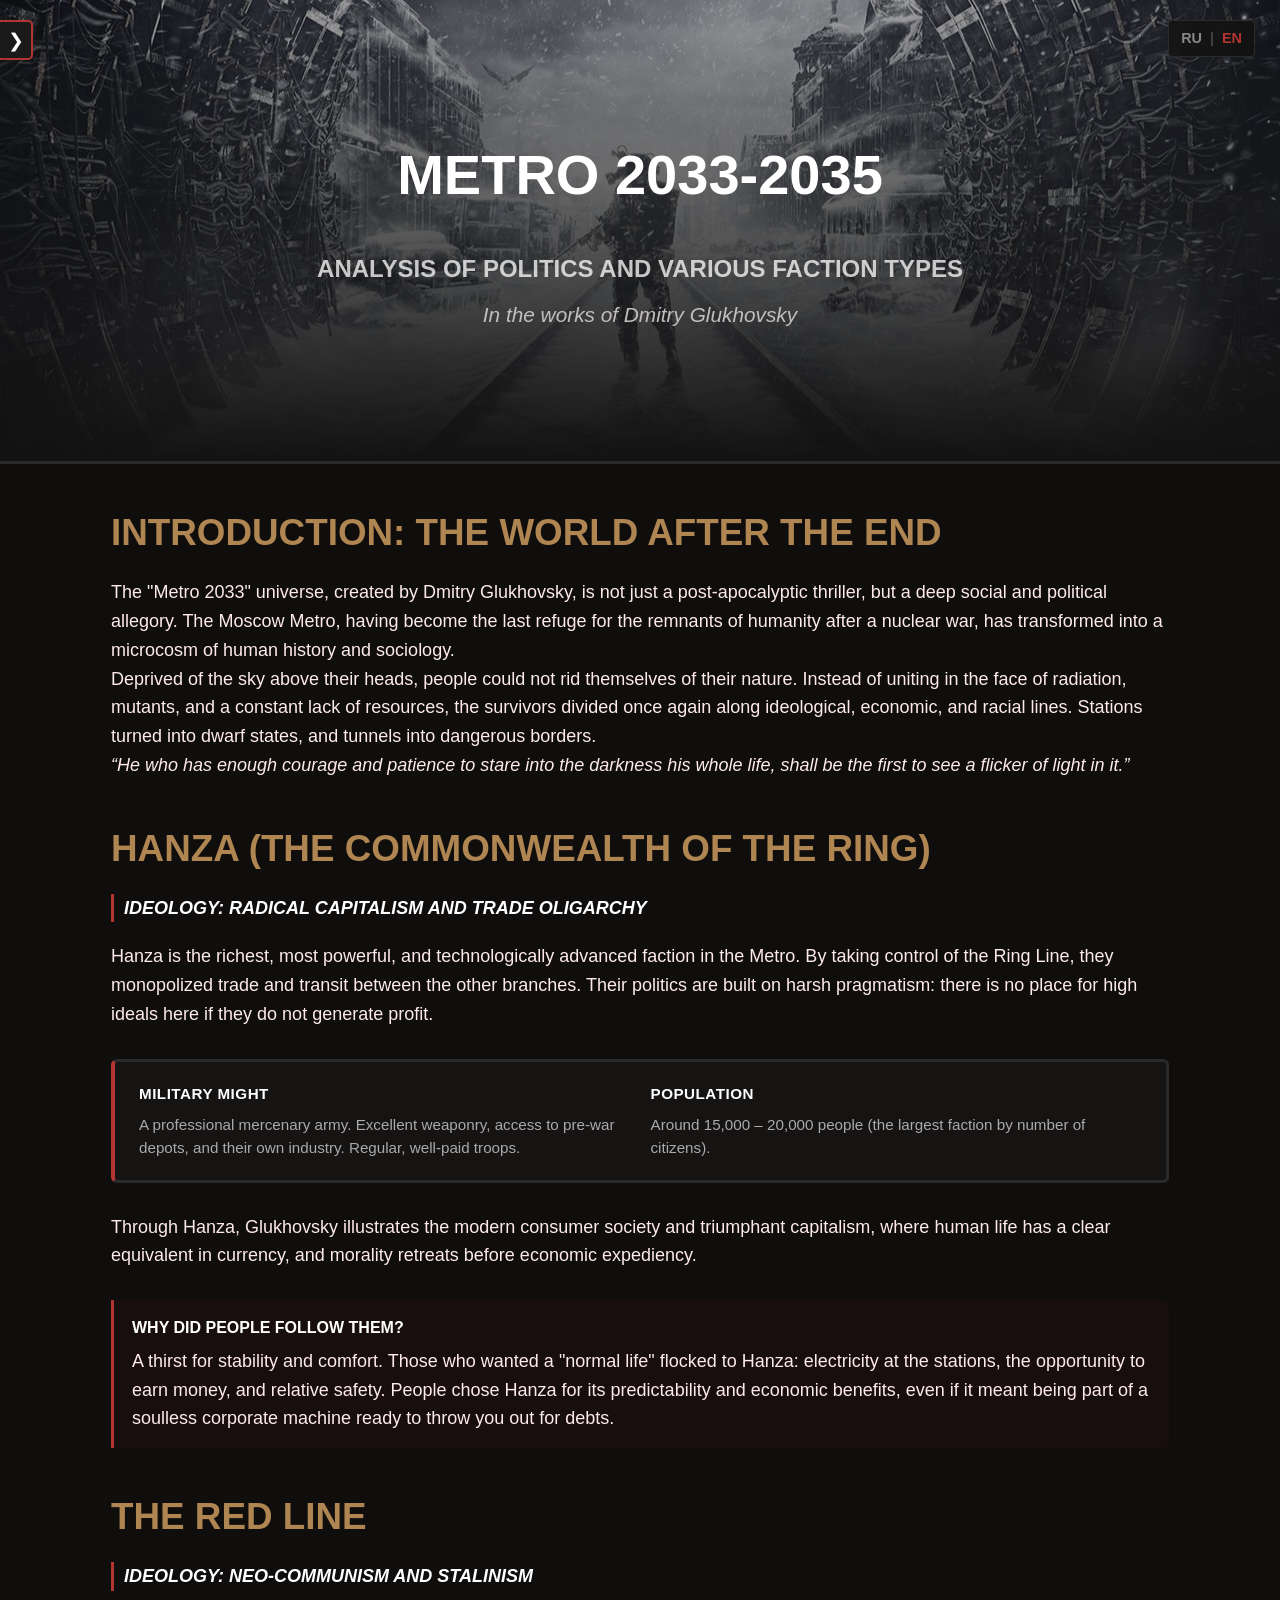
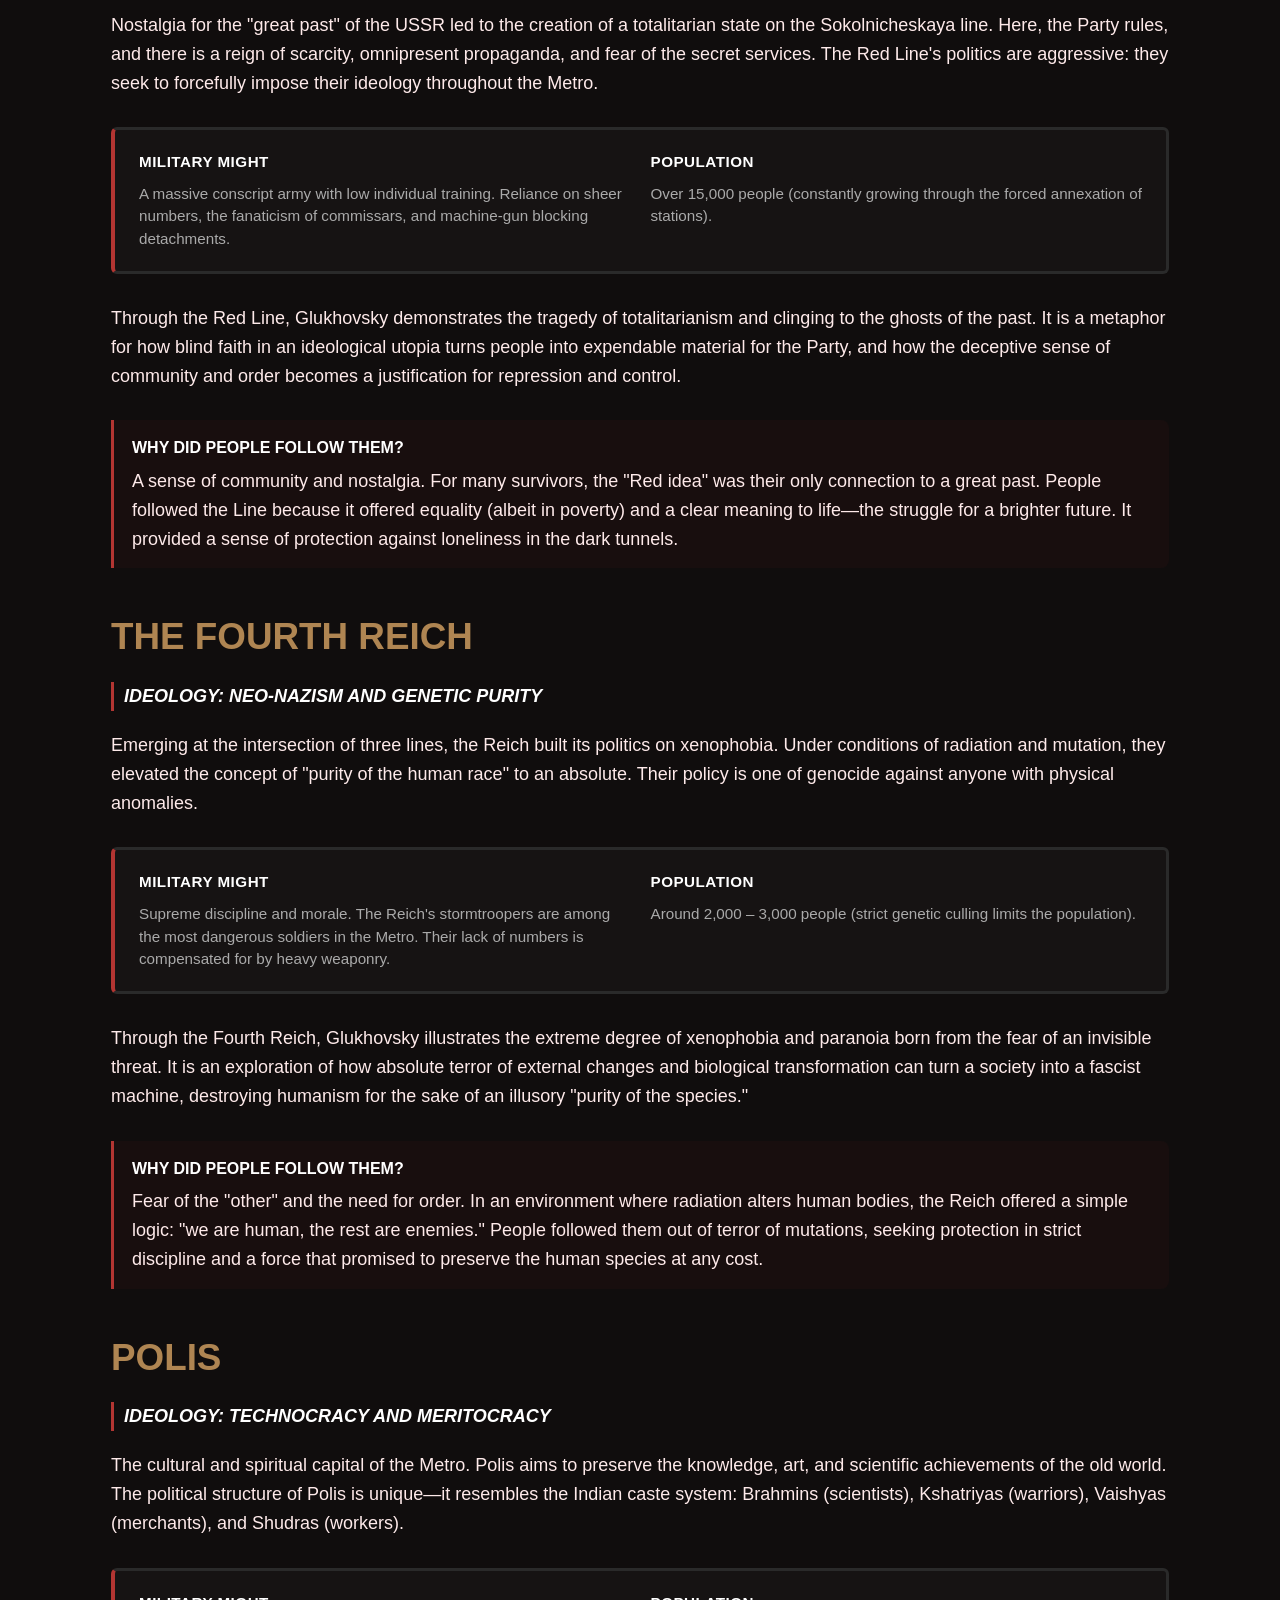
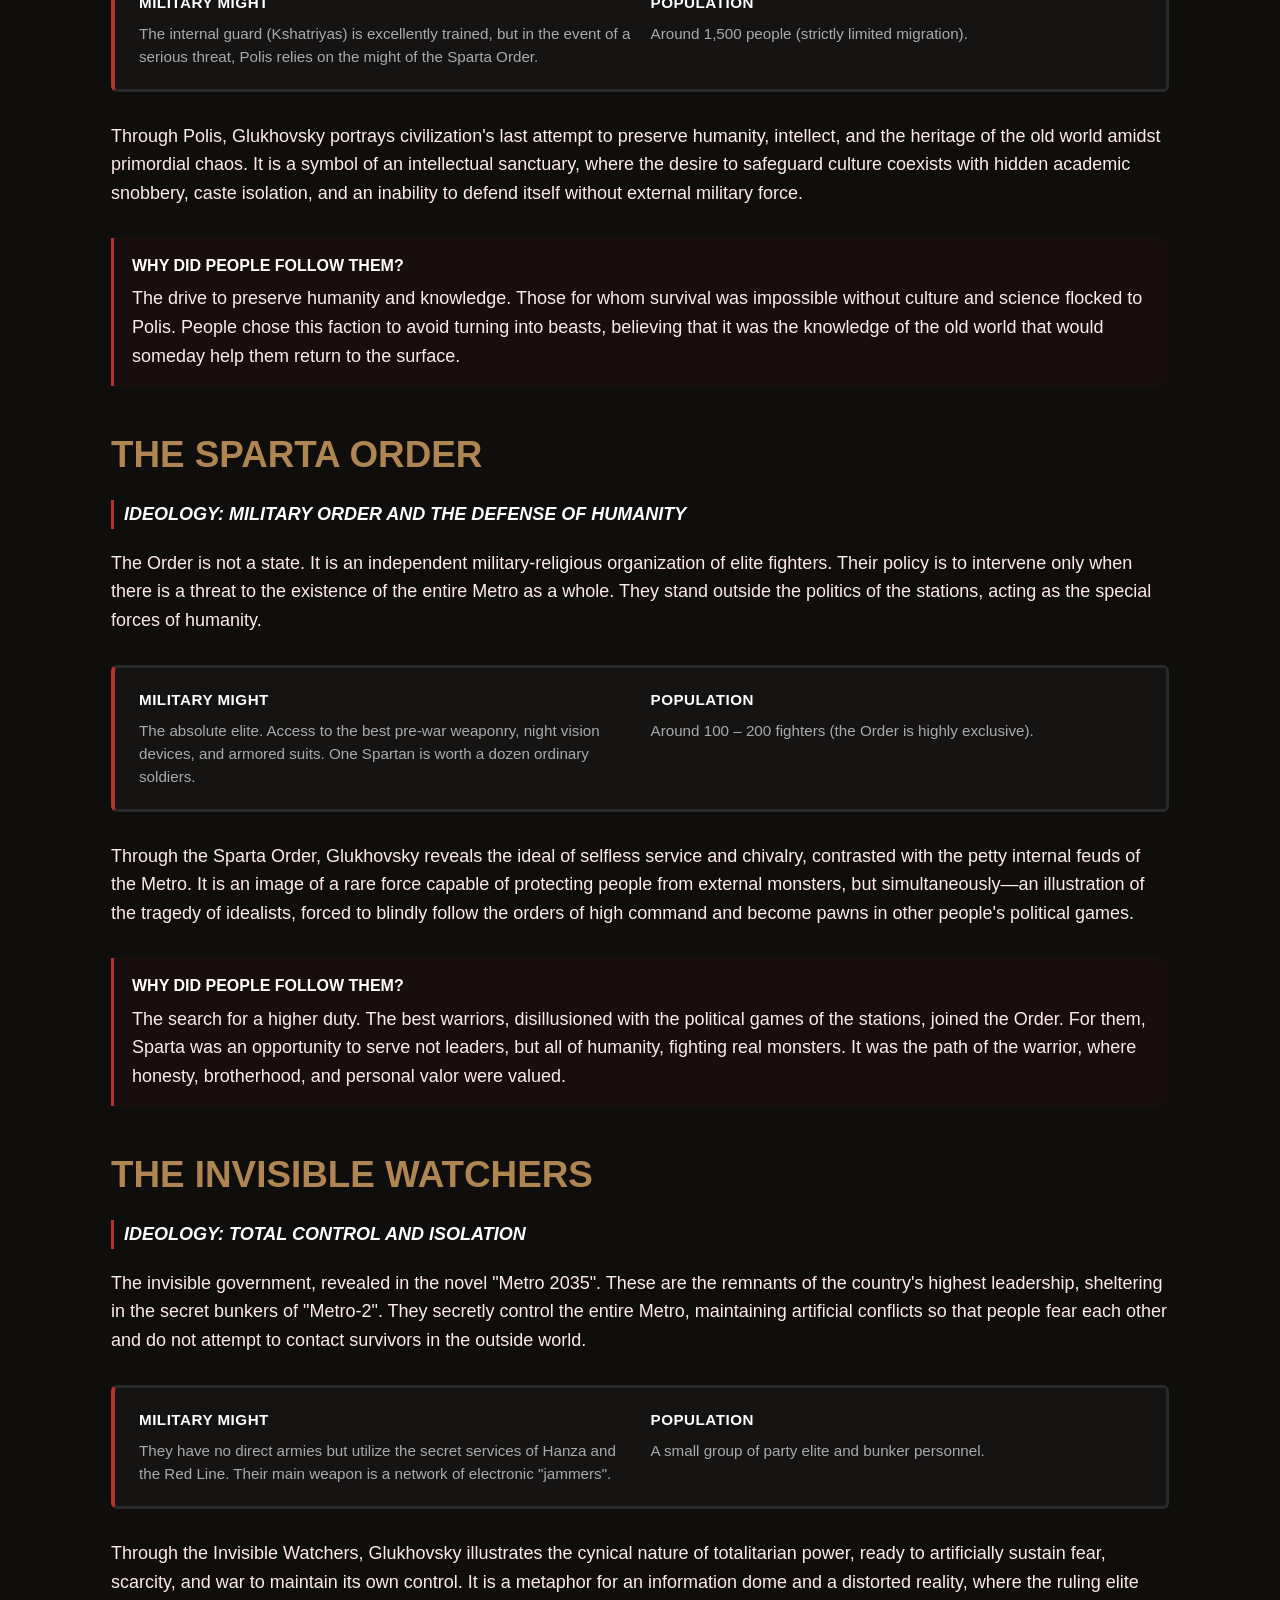
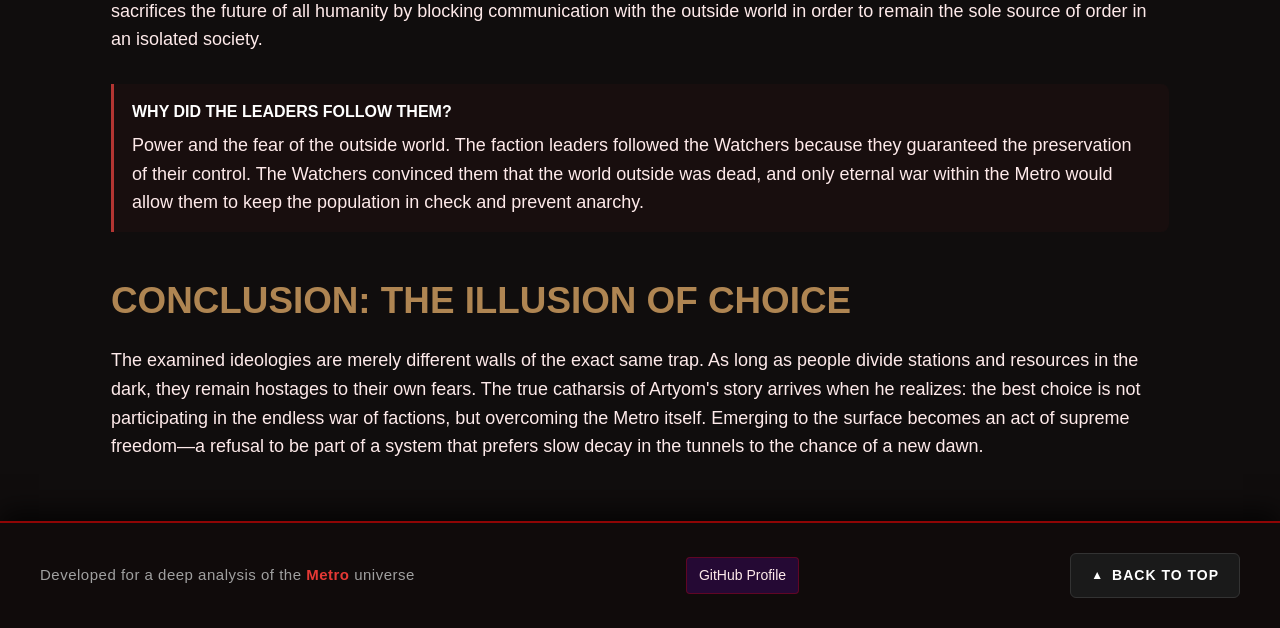
==== index.html @ 204cb778 "Update index.html" ====
<!DOCTYPE html>
<html lang="ru">
<head>
    <meta charset="UTF-8">
    <meta name="viewport" content="width=device-width, initial-scale=1.0">
    <title> Анализ политики и фракций в Метро 2033-2035 | Дмитрий Глуховский </title>
    <link rel="icon" href="https://metro.daniilproduction.com/icon.png" type="image/png" sizes="512x512">
    <link rel="stylesheet" href="style.css">

    <link rel="canonical" href="https://metro.daniilproduction.com/">
    <link rel="alternate" hreflang="ru" href="https://metro.daniilproduction.com/">
    <link rel="alternate" hreflang="en" href="https://metro.daniilproduction.com/en.html">
    <link rel="alternate" hreflang="x-default" href="https://metro.daniilproduction.com/en.html">

    <script type="application/ld+json">
    {
      "@context": "https://schema.org",
      "@type": "Organization",
      "url": "https://metro.daniilproduction.com/",
      "logo": "https://metro.daniilproduction.com/icon.png"
    }
    </script>
</head>
<body>
    <div class="top-lang-switch">
        <a href="index.html" class="lang-btn active" onclick="setLanguagePreference()">RU</a>
        <span class="lang-divider">|</span>
        <a href="en.html" class="lang-btn" onclick="setLanguagePreference()">EN</a>
    </div>
    <header>
        <h1>МЕТРО 2033-2035</h1>
        <p class="subtitle">АНАЛИЗ ПОЛИТИКИ И РАЗЛИЧНЫХ ТИПОВ ФРАКЦИЙ</p>
        <p class="author">В произведениях Дмитрия Глуховского</p>

    </header>
    <main>
        <aside class="sidebar" id="sidebar">
            <button class="toggle-btn" onclick="toggleMenu()">❯</button>
            <h2>КАРТА СТАНЦИЙ</h2>
            <nav>
                <ul>
                    <li><a href="#intro">Введение</a></li>
                    <li><a href="#hanza">Ганза (Капитализм)</a></li>
                    <li><a href="#redline">Красная Линия (Коммунизм)</a></li>
                    <li><a href="#reich">Четвертый Рейх (Фашизм)</a></li>
                    <li><a href="#polis">Полис (Меритократия)</a></li>
                    <li><a href="#sparta">Орден «Спарта»</a></li>
                    <li><a href="#watchers">Невидимые Наблюдатели</a></li>
                    <li><a href="#conclusion">Заключение</a></li>
                </ul>
            </nav>
        </aside>

        <!--intro-->
        <section class="faction-card" id="intro">
            <h2>ВВЕДЕНИЕ: МИР ПОСЛЕ КОНЦА</h2>
            <p>Вселенная «Метро 2033», созданная Дмитрием Глуховским, представляет собой не просто постапокалиптический триллер, а глубокую социальную и политическую аллегорию. Московский метрополитен, ставший последним прибежищем для остатков человечества после ядерной войны, превратился в микрокосм человеческой истории и социологии.</p>
            <p>Лишившись неба над головой, люди не смогли лишиться своей природы. Вместо того чтобы объединиться перед лицом радиации, мутантов и постоянной нехватки ресурсов, выжившие вновь разделились по идеологическим, экономическим и расовым признакам. Станции превратились в карликовые государства, а туннели — в опасные границы.</p>
            <blockquote>
                <p><em>«Тот, у кого хватит смелости и терпения всю жизнь вглядываться во мрак, первым увидит в нём проблеск света.»</em></p>
            </blockquote>
        </section> 

        <!-- hanza -->
        <section class="faction-card" id="hanza">
            <h2>ГАНЗА (СОДРУЖЕСТВО КОЛЬЦА)</h2>
            <p class="ideology">ИДЕОЛОГИЯ: РАДИКАЛЬНЫЙ КАПИТАЛИЗМ И ТОРГОВАЯ ОЛИГАРХИЯ</p>

            <p>Ганза — самая богатая, могущественная и технологически развитая фракция в Метро. Взяв под контроль Кольцевую линию, они монополизировали торговлю и транзит между остальными ветками. Их политика строится на жестком прагматизме: здесь нет места высоким идеалам, если они не приносят прибыли.</p>
            <div class="stats-box">
                <div class="stat-card">
                    <h3>ВОЕННАЯ МОЩЬ</h3>
                    <p>Профессиональная наёмная армия. Отличное вооружение, доступ к предвоенным складам и собственной промышленности. Регулярные, хорошо оплачиваемые войска.</p>
                </div>
                <div class="stat-card">
                    <h3>ЧИСЛЕННОСТЬ</h3>
                    <p>Около 15 000 – 20 000 человек (крупнейшая фракция по числу граждан).</p>
                </div>
            </div>

            <p>Глуховский через Ганзу иллюстрирует современное общество потребления и победившего капитализма, где человеческая жизнь имеет четкий эквивалент в валюте, а мораль отступает перед экономической целесообразностью.</p>
            <blockquote class="reason">
                <h3>ПОЧЕМУ ЛЮДИ ШЛИ ЗА НИМИ?</h3>
                <p>Жажда стабильности и комфорта. В Ганзу стремились те, кто хотел «нормальной жизни»: электричества на станциях, возможности заработать и относительной безопасности. Люди выбирали Ганзу за предсказуемость и экономические блага, даже если это означало быть частью бездушной корпоративной машины, готовой выбросить тебя за долги.</p>
            </blockquote>
        </section>

        <!--redline -->
        <section class="faction-card" id="redline">
            <h2>КРАСНАЯ ЛИНИЯ</h2>
            <p class="ideology">ИДЕОЛОГИЯ: НЕОКОММУНИЗМ И СТАЛИНИЗМ</p>

            <p>Ностальгия по «великому прошлому» СССР привела к созданию на Сокольнической линии тоталитарного государства. Здесь правит партия, царит дефицит, вездесущая пропаганда и страх перед спецслужбами. Политика Красной Линии агрессивна: они стремятся силой насадить свою идеологию по всему Метро.</p>
            <div class="stats-box">
                <div class="stat-card">
                    <h3>ВОЕННАЯ МОЩЬ</h3>
                    <p>Массовая призывная армия с низкой индивидуальной подготовкой. Ставка на численность, фанатизм комиссаров и пулеметные заградотряды.</p>
                </div>
                <div class="stat-card">
                    <h3>ЧИСЛЕННОСТЬ</h3>
                    <p>Более 15 000 человек (постоянно растет за счет насильственного присоединения станций).</p>
                </div>
            </div>

            <p>Глуховский через Красную Линию показывает трагедию тоталитаризма и цепляния за призраки прошлого. Это метафора того, как слепая вера в идеологическую утопию превращает людей в расходный материал для партии, а обманчивое ощущение общности и порядка становится оправданием для репрессий и контроля.</p>
            <blockquote class="reason">
                <h3>ПОЧЕМУ ЛЮДИ ШЛИ ЗА НИМИ?</h3>
                <p>Чувство общности и ностальгия. Для многих выживших «красная идея» была единственной связью с великим прошлым. Люди шли за Линией, потому что она предлагала равенство (пусть и в нищете) и понятный смысл жизни — борьбу за светлое будущее. Это давало чувство защиты от одиночества в темных туннелях.</p>
            </blockquote>
        </section>

        <!--reich -->
        <section class="faction-card" id="reich">
            <h2>ЧЕТВЕРТЫЙ РЕЙХ</h2>
            <p class="ideology">ИДЕОЛОГИЯ: НЕОНАЦИЗМ И ГЕНЕТИЧЕСКАЯ ЧИСТОТА</p>

            <p>Возникнув на пересечении трех линий, Рейх построил свою политику на ксенофобии. В условиях радиации и мутаций они возвели концепцию «чистоты человеческой расы» в абсолют. Их политика — это политика геноцида любого, кто имеет физические отклонения.</p>
            <div class="stats-box">
                <div class="stat-card">
                    <h3>ВОЕННАЯ МОЩЬ</h3>
                    <p>Высочайшая дисциплина и боевой дух. Штурмовики Рейха — одни из самых опасных солдат Метро. Недостаток численности компенсируется тяжелым вооружением.</p>
                </div>
                <div class="stat-card">
                    <h3>ЧИСЛЕННОСТЬ</h3>
                    <p>Около 2 000 – 3 000 человек (строгая генетическая отбраковка ограничивает население).</p>
                </div>
            </div>

            <p>Глуховский через Четвертый Рейх иллюстрирует крайнюю степень ксенофобии и паранойи, порожденную страхом перед невидимой угрозой. Это исследование того, как абсолютный ужас перед внешними изменениями и биологической трансформацией способен превратить общество в фашистскую машину, уничтожающую гуманизм ради иллюзорной «чистоты вида».</p>
            <blockquote class="reason">
                <h3>ПОЧЕМУ ЛЮДИ ШЛИ ЗА НИМИ?</h3>
                <p>Страх перед «иным» и потребность в порядке. В условиях, когда радиация меняет тела людей, Рейх предложил простую логику: «мы — люди, остальные — враги». Люди шли за ними от ужаса перед мутациями, ища защиты в жесткой дисциплине и силе, которая обещала сохранить человеческий вид любой ценой.</p>
            </blockquote>
        </section>

        <!--polis -->
        <section class="faction-card" id="polis">
            <h2>ПОЛИС</h2>
            <p class="ideology">ИДЕОЛОГИЯ: ТЕХНОКРАТИЯ И МЕРИТОКРАТИЯ</p>

            <p>Культурная и духовная столица Метро. Полис ставит целью сохранение знаний, искусства и научных достижений старого мира. Политическая структура Полиса уникальна — она напоминает индийскую кастовую систему: Брамины (ученые), Кшатрии (воины), Вайшьи и Шудры.</p>
            <div class="stats-box">
                <div class="stat-card">
                    <h3>ВОЕННАЯ МОЩЬ</h3>
                    <p>Внутренняя охрана (Кшатрии) обладает прекрасной выучкой, но в случае серьезной угрозы Полис полагается на мощь Ордена «Спарта».</p>
                </div>
                <div class="stat-card">
                    <h3>ЧИСЛЕННОСТЬ</h3>
                    <p>Около 1 500 человек (строго ограниченная миграция).</p>
                </div>
            </div>

            <p>Глуховский через Полис показывает последнюю попытку цивилизации сохранить человечность, интеллект и наследие старого мира посреди первобытного хаоса. Это символ интеллектуального заповедника, где стремление уберечь культуру соседствует со скрытым академическим снобизмом, кастовой изолированностью и неспособностью защитить себя без внешней военной силы.</p>
            <blockquote class="reason">
                <h3>ПОЧЕМУ ЛЮДИ ШЛИ ЗА НИМИ?</h3>
                <p>Стремление сохранить человечность и знания. В Полис стремились те, для кого выживание было невозможным без культуры и науки. Люди выбирали эту фракцию, чтобы не превратиться в зверей, веря, что именно знания старого мира помогут когда-нибудь вернуться на поверхность.</p>
            </blockquote>
        </section>

        <!--sparta -->
        <section class="faction-card" id="sparta">
            <h2>ОРДЕН «СПАРТА»</h2>
            <p class="ideology">ИДЕОЛОГИЯ: ВОЕННЫЙ ОРДЕН И ЗАЩИТА ЧЕЛОВЕЧЕСТВА</p>

            <p>Орден не является государством. Это независимая военно-религиозная организация элитных бойцов. Их политика заключается во вмешательстве только тогда, когда существует угроза существованию всего Метро в целом. Они стоят вне политики станций, действуя как спецназ человечества.</p>
            <div class="stats-box">
                <div class="stat-card">
                    <h3>ВОЕННАЯ МОЩЬ</h3>
                    <p>Абсолютная элита. Доступ к лучшему довоенному оружию, ПНВ, бронекостюмам. Один спартанец стоит десятка обычных солдат.</p>
                </div>
                <div class="stat-card">
                    <h3>ЧИСЛЕННОСТЬ</h3>
                    <p>Около 100 – 200 бойцов (орден очень закрытый).</p>
                </div>
            </div>

            <p>Глуховский через Орден «Спарта» показывает идеал бескорыстного служения и рыцарства, противопоставленный мелочным междоусобицам Метро. Это образ редкой силы, способной защитить людей от внешних монстров, но одновременно — иллюстрация трагедии идеалистов, вынужденных слепо выполнять приказы высшего руководства и становиться пешками в чужих политических играх.</p>
            <blockquote class="reason">
                <h3>ПОЧЕМУ ЛЮДИ ШЛИ ЗА НИМИ?</h3>
                <p>Поиск высшего долга. В Орден шли лучшие воины, разочаровавшиеся в политических играх станций. Для них Спарта была возможностью служить не вождям, а всему человечеству, сражаясь с настоящими монстрами. Это был путь воина, где ценилась честность, братство и личная доблесть.</p>
            </blockquote>
        </section>

        <!--watchers -->
        <section class="faction-card" id="watchers">
            <h2>НЕВИДИМЫЕ НАБЛЮДАТЕЛИ</h2>
            <p class="ideology">ИДЕОЛОГИЯ: ТОТАЛЬНЫЙ КОНТРОЛЬ И ИЗОЛЯЦИЯ</p>

            <p>Невидимое правительство, раскрытое в романе «Метро 2035». Это остатки высшего руководства страны, укрывшиеся в секретных бункерах «Метро-2». Они тайно управляют всем Метро, поддерживая искусственные конфликты, чтобы люди боялись друг друга и не пытались выйти на связь с выжившими в мире.</p>
            <div class="stats-box">
                <div class="stat-card">
                    <h3>ВОЕННАЯ МОЩЬ</h3>
                    <p>Прямых армий не имеют, но используют спецслужбы Ганзы и Красной Линии. Главное оружие — сеть радиоэлектронных «глушилок».</p>
                </div>
                <div class="stat-card">
                    <h3>ЧИСЛЕННОСТЬ</h3>
                    <p>Небольшая группа партийной элиты и персонала бункеров.</p>
                </div>
            </div>

            <p>Глуховский через Невидимых Наблюдателей иллюстрирует циничную природу тоталитарной власти, готовой искусственно поддерживать страх, дефицит и войну ради сохранения собственного контроля. Это метафора информационного купола и искаженной реальности, где правящая элита жертвует будущим всего человечества, блокируя связь с внешним миром, чтобы оставаться единственным источником порядка в изолированном обществе.</p>
            <blockquote class="reason">
                <h3>ПОЧЕМУ ЛИДЕРЫ ШЛИ ЗА НИМИ?</h3>
                <p>Власть и страх перед внешним миром. Руководители фракций следовали за Наблюдателями, потому что те гарантировали им сохранение контроля. Наблюдатели убедили их, что мир снаружи мертв, и только вечная война внутри Метро позволит держать население в узде и не допустить анархии.</p>
            </blockquote>
        </section>

        <!--conclusion-->
        <section class="faction-card" id="conclusion">
            <h2>ЗАКЛЮЧЕНИЕ: ИЛЛЮЗИЯ ВЫБОРА</h2>
            <p>Рассмотренные идеологии — это лишь разные стены одной и той же ловушки. Пока люди делят станции и ресурсы в темноте, они остаются заложниками своих страхов. Настоящий катарсис истории Артёма наступает тогда, когда он понимает: лучший выбор — это не участие в бесконечной войне фракций, а преодоление самого Метро. Выход на поверхность становится актом высшей свободы — отказом быть частью системы, которая предпочитает медленное гниение в туннелях шансу на новый рассвет.</p>

        </section>
    </main>
    <footer class="site-footer">
        <div class="footer-container">
            <p class="footer-credits">
                Разработано для глубокого анализа вселенной <span>Метро</span>
            </p>
            <a href="https://t.me/DaniilProduction" class="gid-prof" target="_blank" rel="noopener noreferrer">Telegram</a>
            <a href="#intro" class="back-to-top">
                <span class="arrow">▲</span> Наверх
            </a>
        </div>
    </footer>
    <script>
        document.addEventListener('DOMContentLoaded', () => {
            if (sessionStorage.getItem('lang_forced')) return;
            const isBot = /bot|google|baidu|bing|msn|duckduckbot|yandex/i.test(navigator.userAgent);
            if (isBot) return;
            const userLang = navigator.language || navigator.userLanguage;
            const isEn = userLang.startsWith('en');
            const isRu = userLang.startsWith('ru');
            const path = window.location.pathname;
            if (isEn && !path.includes('en.html')) {
                window.location.href = 'en.html';
            } 
            else if (isRu && path.includes('en.html')) {
                window.location.href = 'index.html';
            }
        });
        function setLanguagePreference() {
            sessionStorage.setItem('lang_forced', 'true');
        }
        function toggleMenu() {
            document.getElementById('sidebar').classList.toggle('active');
        }
    </script>
</body>
</html>
---- style.css ----
html {
    scroll-behavior: smooth;
}
* {
    margin: 0;
    padding: 0;
    box-sizing: border-box;
}
body {
     background-color: #100d0d;
     color: #e0e0e0;
     font-family: sans-serif;
     font-size: 18px;
     line-height: 1.6;
}
header {
    text-align: center;
    padding: 130px 20px 130px;
    border-bottom: 3px solid #2a2a2a;
    background-image: 
        linear-gradient(to bottom, rgba(18, 18, 18, 0.4), rgba(18, 18, 18, 1)),
        url('bg.jpg');
    
    background-size: cover;
    background-position: center;
    background-repeat: no-repeat;
    
}
header h1 {
    font-size: 3.5rem;
    letter-spacing: 0px;
    color: #ffffff;
    margin-bottom: 30px;
}
header .subtitle {
    font-size: 1.5rem;
    color: #ffffffbf;
    text-transform: uppercase;
    font-weight: bold;
    margin-bottom: 10px;
}
header .author {
    font-size: 1.3rem;
    color: #c3bebe;
    font-style: italic;
}




.sidebar {
    position: fixed;
    top: 0;
    left: -250px;
    width: 250px;
    height: 100vh;
    background-color: #100707de;
    border-right: 2px solid #b33532;
    padding: 20px;
    transition: left 0.3s ease;
    z-index: 1000;
}

.sidebar.active {
    left: 0;
}

.sidebar h2 {
    font-size: 1.2rem;
    color: #ffffff;
    margin-bottom: 15px;
    text-transform: uppercase;
    border-bottom: 3px solid #b33532;
    padding-bottom: 15px;
}

.sidebar ul {
    list-style: none;
}

.sidebar li {
    margin-bottom: 30px;
}

.sidebar a {
    color: #d49227;
    text-decoration: none;
    font-size: 1rem;
    transition: color 0.2s;
}

.sidebar a:hover {
    color: #b33532;
}

.toggle-btn {
    position: absolute;
    top: 20px;
    right: -35px;
    width: 35px;
    height: 40px;
    background-color: #1a1a1a;
    border: 2px solid #b33532;
    color: #ffffff;
    font-size: 1.2rem;
    cursor: pointer;
    border-radius: 0 5px 5px 0;
    transition: transform 0.3s ease;
}

.sidebar.active .toggle-btn {
    transform: rotate(180deg);
}





.top-lang-switch {
    position: fixed;
    top: 20px;
    right: 25px;
    z-index: 999;
    display: flex;
    align-items: center;
    gap: 8px;
    background-color: rgba(18, 18, 18, 0.85);
    border: 1px solid #2a2a2a;
    padding: 6px 12px;
    border-radius: 4px;
    font-size: 0.9rem;
    font-weight: bold;
    backdrop-filter: blur(4px);
}

.top-lang-switch .lang-btn {
    color: #888888;
    text-decoration: none;
    transition: color 0.2s;
}

.top-lang-switch .lang-btn:hover {
    color: #ffffff;
}

.top-lang-switch .lang-btn.active {
    color: #b33532;
    pointer-events: none;
}

.top-lang-switch .lang-divider {
    color: #444444;
}




.faction-card {
    width: 85%;
    max-width: 1200px;
    margin: 40px auto;
    font-family: sans-serif;
    color: #feeaea;
    line-height: 1.6;
    padding: 0 15px;
}

.faction-card h2 {
    color: #af8552;
    font-size: 2.3rem;
    margin-bottom: 15px;
    text-transform: uppercase;
}
.faction-card .ideology {
    color: #ffffff;
    font-weight: bold;
    font-style: italic;
    border-left: 3px solid #b33532;
    padding-left: 10px;
    margin-bottom: 20px;
}
.stats-box {
    margin: 30px 0;
    padding: 20px 24px;
    background-color: #161313;
    border: 3px solid #2a2a2a;
    border-left: 4px solid #b33532;
    border-radius: 6px;
}

.stat-card h3 {
    color: #ffffff;
    font-size: 0.95rem;
    font-weight: bold;
    margin-top: 0px;
    margin-bottom: 8px;
    text-transform: uppercase;
    letter-spacing: 0.5px;
}

.stat-card p {
    color: #aaaaaa;
    font-size: 0.95rem;
    margin: 0;
    line-height: 1.5;
}
.stat-card + .stat-card {
    margin-top: 20px;
}

.reason {
    border-left: 3px solid #b33532;
    padding: 15px 18px;
    margin-top: 30px;
    background-color: rgba(179, 53, 50, 0.05);
    border-radius: 0 8px 8px 0;
}

.reason h3 {
    color: #ffffff;
    font-size: 1rem;
    margin-top: 0;
    margin-bottom: 6px;
    text-transform: uppercase;
}

@media (min-width: 768px) {
    .stats-box {
        display: grid;
        grid-template-columns: 1fr 1fr;
        gap: 20px;
    }
    
    .stat-card + .stat-card {
        margin-top: 0;
    }
}




.site-footer {
    background-color: #100b0b;
    border-top: 2px solid #8f0505;
    padding: 30px 20px;
    margin-top: 60px;
    box-shadow: 0 -10px 25px rgba(0, 0, 0, 0.7);
}

.footer-container {
    max-width: 1200px;
    margin: 0 auto;
    display: flex;
    justify-content: space-between;
    align-items: center;
    flex-wrap: wrap;
    gap: 20px;
}

.footer-credits {
    color: #a0a0a0;
    font-size: 15px;
    margin: 0;
    letter-spacing: 0.5px;
}

.footer-credits span {
    color: #e53935; /* Выделение слова Метро акцентным красным */
    font-weight: bold;
}

.back-to-top {
    display: inline-flex;
    align-items: center;
    gap: 8px;
    color: #ffffff;
    background-color: #1a1a1a;
    border: 1px solid #333333;
    padding: 10px 20px;
    border-radius: 6px;
    text-decoration: none;
    font-size: 14px;
    font-weight: 600;
    letter-spacing: 1px;
    text-transform: uppercase;
    transition: all 0.3s ease;
}

.back-to-top:hover {
    background-color: #8b0000;
    border-color: #e53935;
    color: #ffffff;
    box-shadow: 0 0 12px rgba(229, 57, 53, 0.4);
    transform: translateY(-3px);
}

.back-to-top .arrow {
    font-size: 12px;
    transition: transform 0.3s ease;
}

.back-to-top:hover .arrow {
    transform: translateY(-2px);
}

@media (max-width: 600px) {
    .footer-container {
        flex-direction: column;
        text-align: center;
    }
}



.gid-prof {
    display: inline-flex;
    align-items: center;
    color: #feeaea;
    text-decoration: none;
    font-size: 14px;
    padding: 6px 12px;
    background: rgba(144, 0, 255, 0.17);
    border: 1px solid rgba(255, 0, 0, 0.27);
    border-radius: 4px;
    transition: transform 0.3s ease;
}

.gid-prof:hover {
    color: #ffffff;
    background: #8b0000;
    border-color: #e53935;
    transform: translateY(-3px);
}
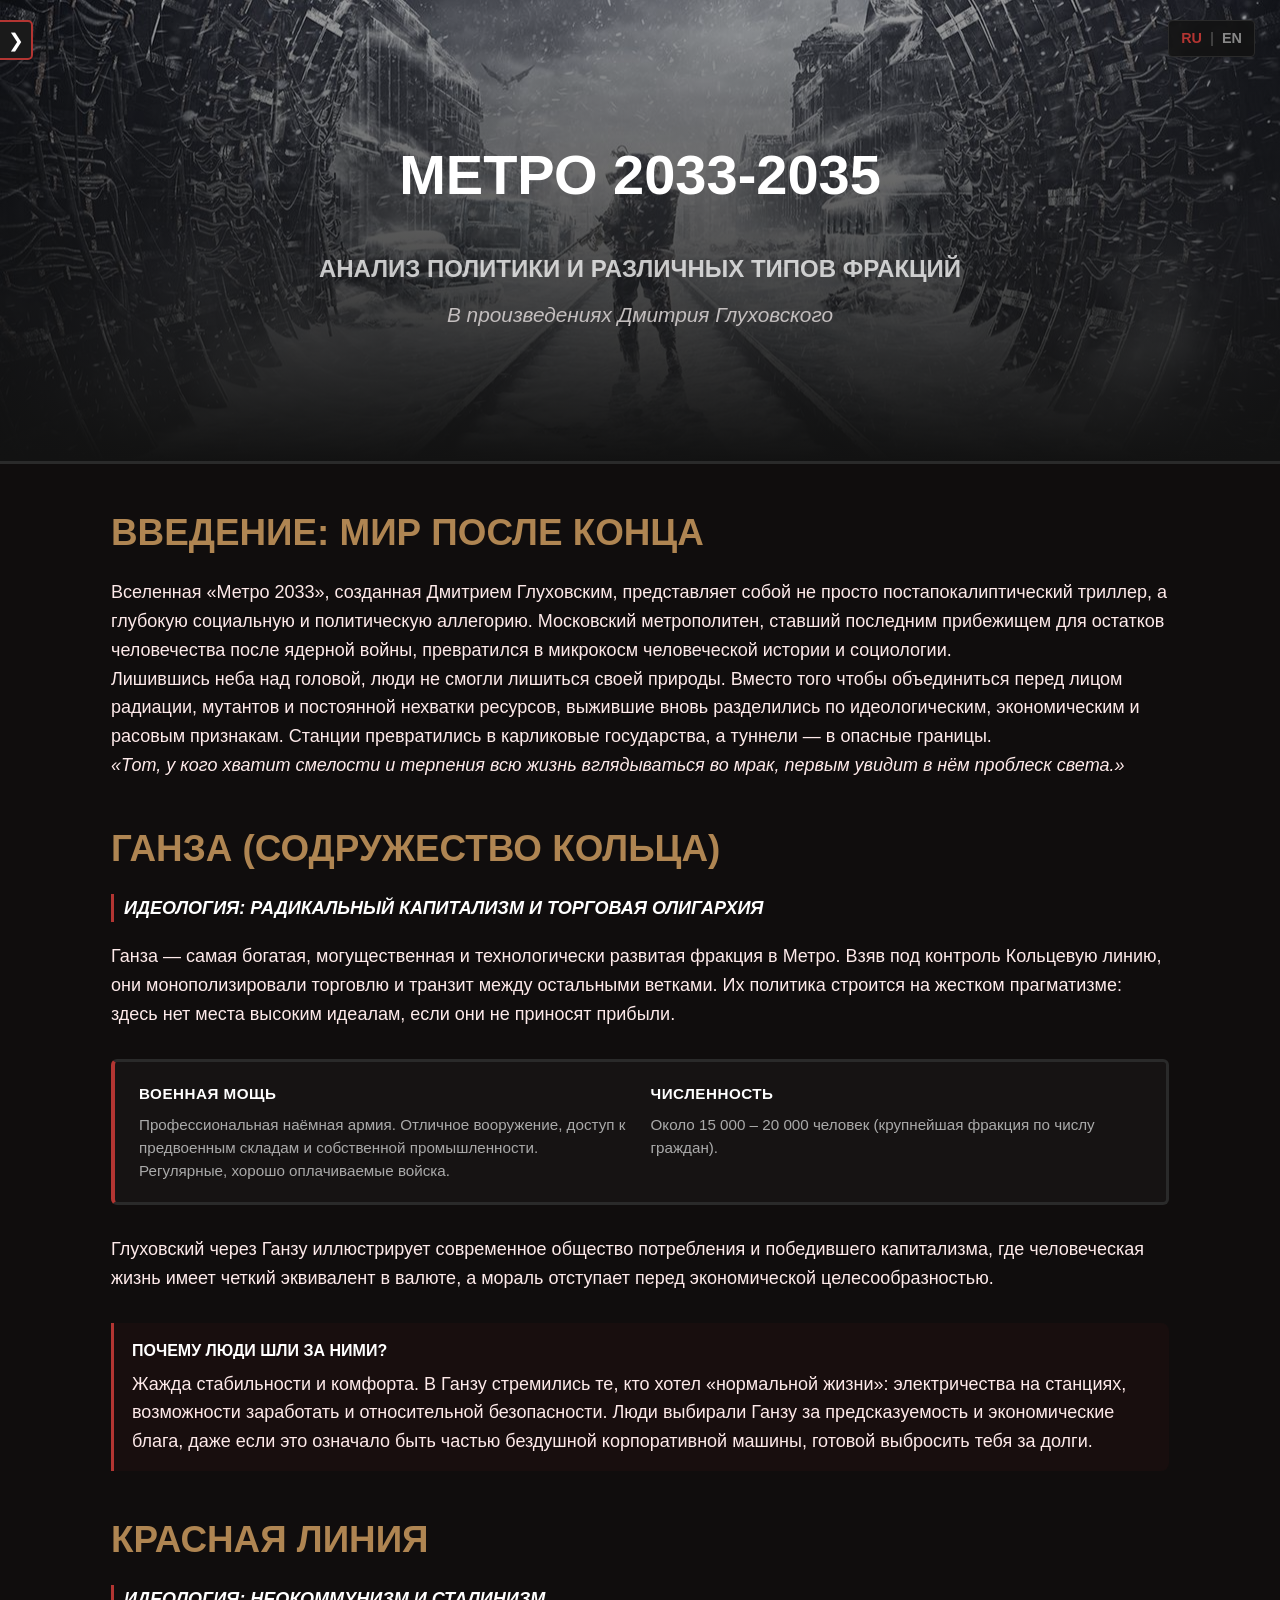
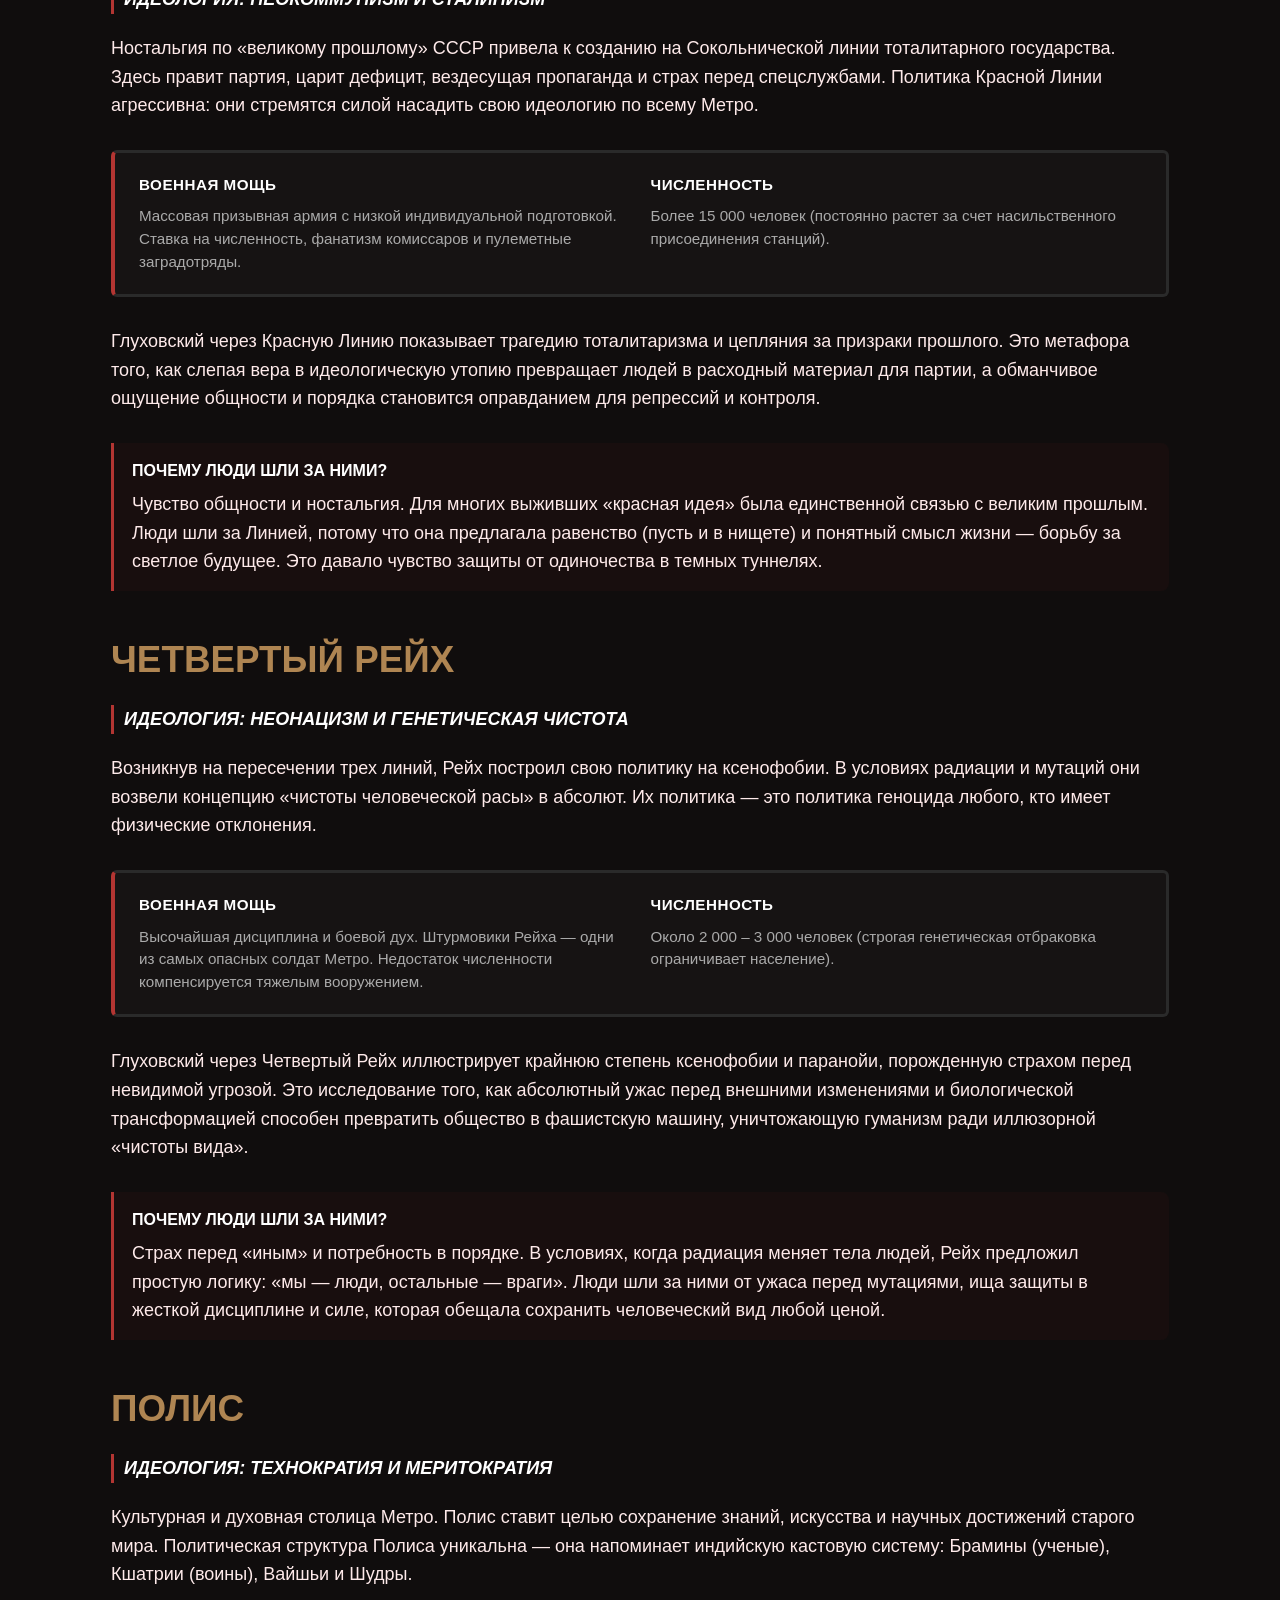
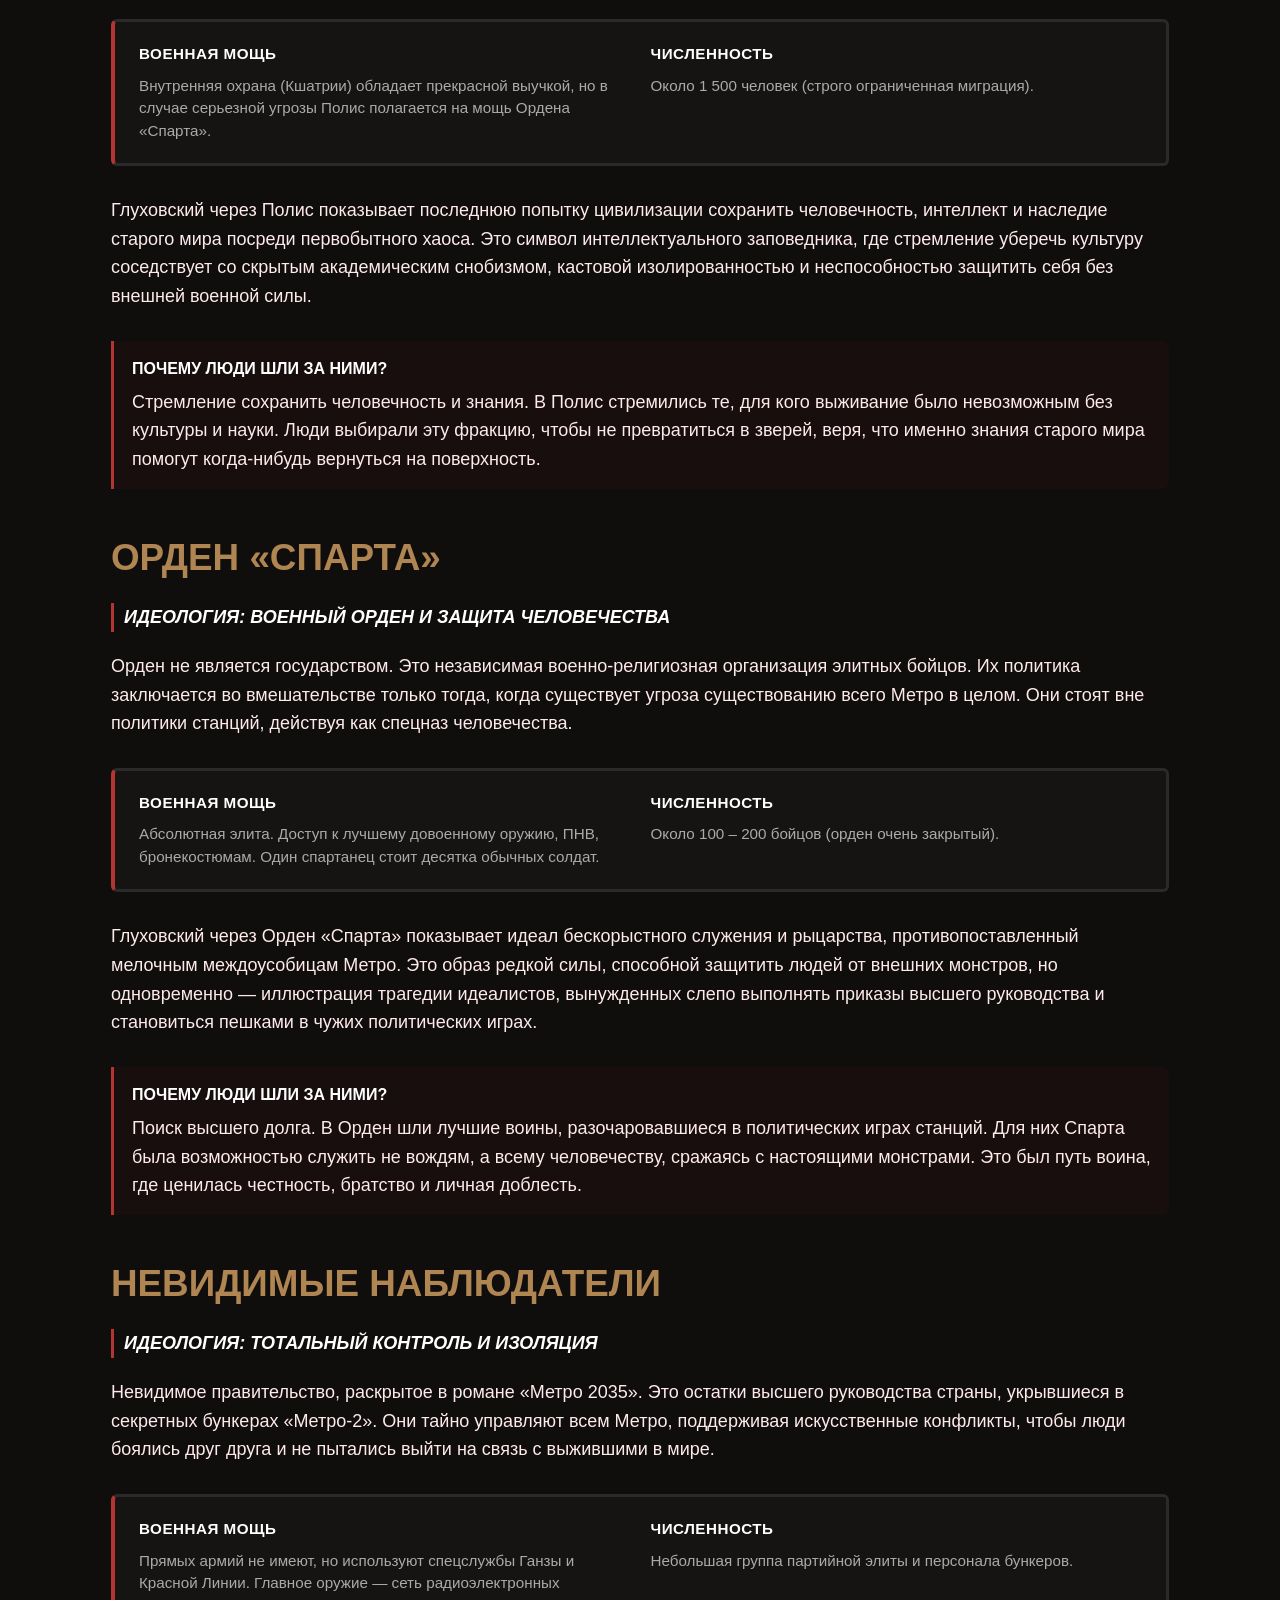
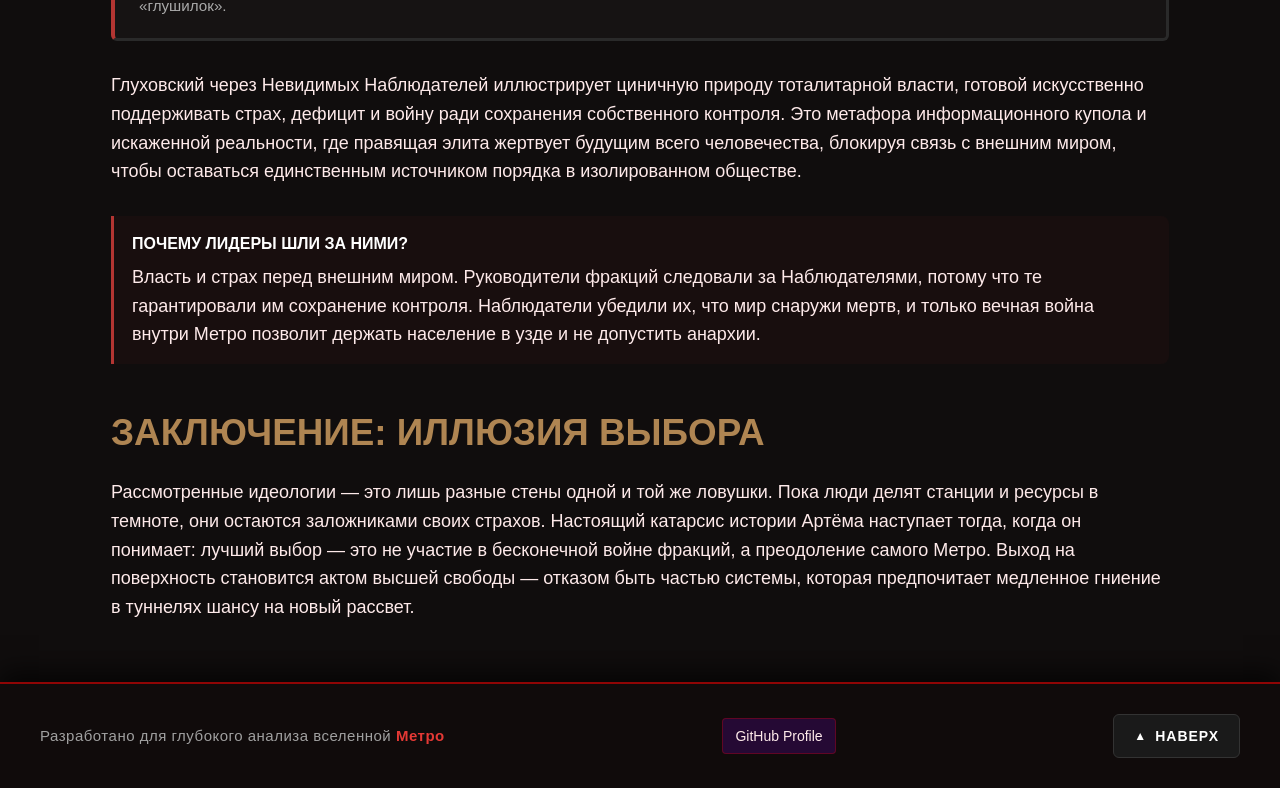
==== commit 7bccf78e: "Add files via upload" ====
--- a/index.html
+++ b/index.html
@@ -3,6 +3,14 @@
 <head>
     <meta charset="UTF-8">
     <meta name="viewport" content="width=device-width, initial-scale=1.0">
+    <meta name="description" content="Подробный анализ политики, идеологий и фракций вселенной «Метро 2033–2035» Дмитрия Глуховского: Ганза, Красная Линия, Четвертый Рейх, Полис и Орден Спарта.">
+    <meta name="robots" content="index, follow">
+    <meta property="og:title" content="Анализ политики и фракций в Метро 2033-2035 | Дмитрий Глуховский">
+    <meta property="og:description" content="Разбор идеологий, военной мощи и причин популярности фракций постапокалиптического метро.">
+    <meta property="og:type" content="website">
+    <meta property="og:url" content="https://metro.daniilproduction.com/">
+    <meta property="og:image" content="https://metro.daniilproduction.com/icon.png">
+
     <title> Анализ политики и фракций в Метро 2033-2035 | Дмитрий Глуховский </title>
     <link rel="icon" href="https://metro.daniilproduction.com/icon.png" type="image/png" sizes="512x512">
     <link rel="stylesheet" href="style.css">
@@ -14,18 +22,18 @@
 
     <script type="application/ld+json">
     {
-      "@context": "https://schema.org",
-      "@type": "Organization",
-      "url": "https://metro.daniilproduction.com/",
-      "logo": "https://metro.daniilproduction.com/icon.png"
+    "@context": "https://schema.org",
+    "@type": "WebSite",
+    "url": "https://metro.daniilproduction.com/",
+    "name": "Анализ политики и фракций в Метро 2033-2035"
     }
     </script>
 </head>
 <body>
     <div class="top-lang-switch">
-        <a href="index.html" class="lang-btn active" onclick="setLanguagePreference()">RU</a>
+        <a href="/" class="lang-btn active">RU</a>
         <span class="lang-divider">|</span>
-        <a href="en.html" class="lang-btn" onclick="setLanguagePreference()">EN</a>
+        <a href="en.html" class="lang-btn">EN</a>
     </div>
     <header>
         <h1>МЕТРО 2033-2035</h1>
@@ -217,31 +225,13 @@
             <p class="footer-credits">
                 Разработано для глубокого анализа вселенной <span>Метро</span>
             </p>
-            <a href="https://t.me/DaniilProduction" class="gid-prof" target="_blank" rel="noopener noreferrer">Telegram</a>
+            <a href="https://github.com/Vancore" class="gid-prof" target="_blank" rel="noopener noreferrer">GitHub Profile</a>
             <a href="#intro" class="back-to-top">
                 <span class="arrow">▲</span> Наверх
             </a>
         </div>
     </footer>
     <script>
-        document.addEventListener('DOMContentLoaded', () => {
-            if (sessionStorage.getItem('lang_forced')) return;
-            const isBot = /bot|google|baidu|bing|msn|duckduckbot|yandex/i.test(navigator.userAgent);
-            if (isBot) return;
-            const userLang = navigator.language || navigator.userLanguage;
-            const isEn = userLang.startsWith('en');
-            const isRu = userLang.startsWith('ru');
-            const path = window.location.pathname;
-            if (isEn && !path.includes('en.html')) {
-                window.location.href = 'en.html';
-            } 
-            else if (isRu && path.includes('en.html')) {
-                window.location.href = 'index.html';
-            }
-        });
-        function setLanguagePreference() {
-            sessionStorage.setItem('lang_forced', 'true');
-        }
         function toggleMenu() {
             document.getElementById('sidebar').classList.toggle('active');
         }
--- a/style.css
+++ b/style.css
@@ -312,6 +312,7 @@
 
 
 
+
 .gid-prof {
     display: inline-flex;
     align-items: center;
@@ -330,4 +331,4 @@
     background: #8b0000;
     border-color: #e53935;
     transform: translateY(-3px);
-}
+}
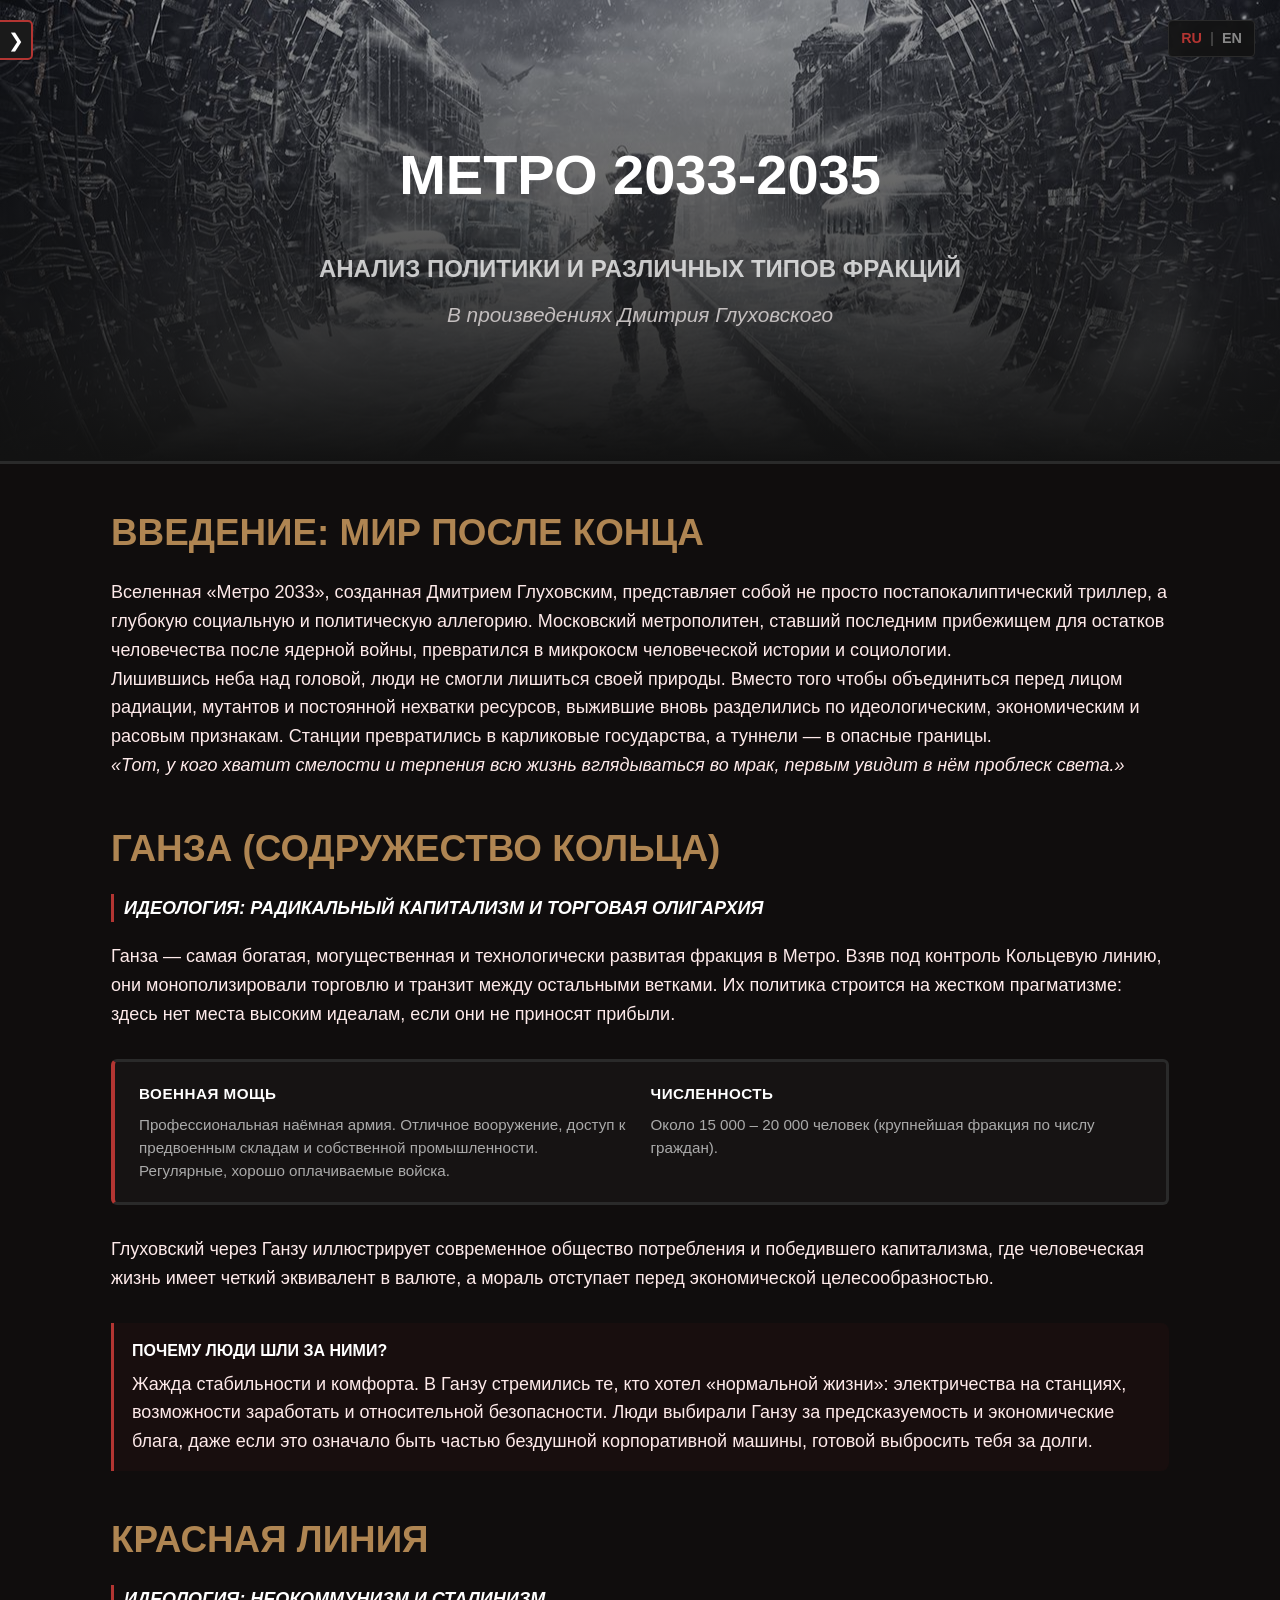
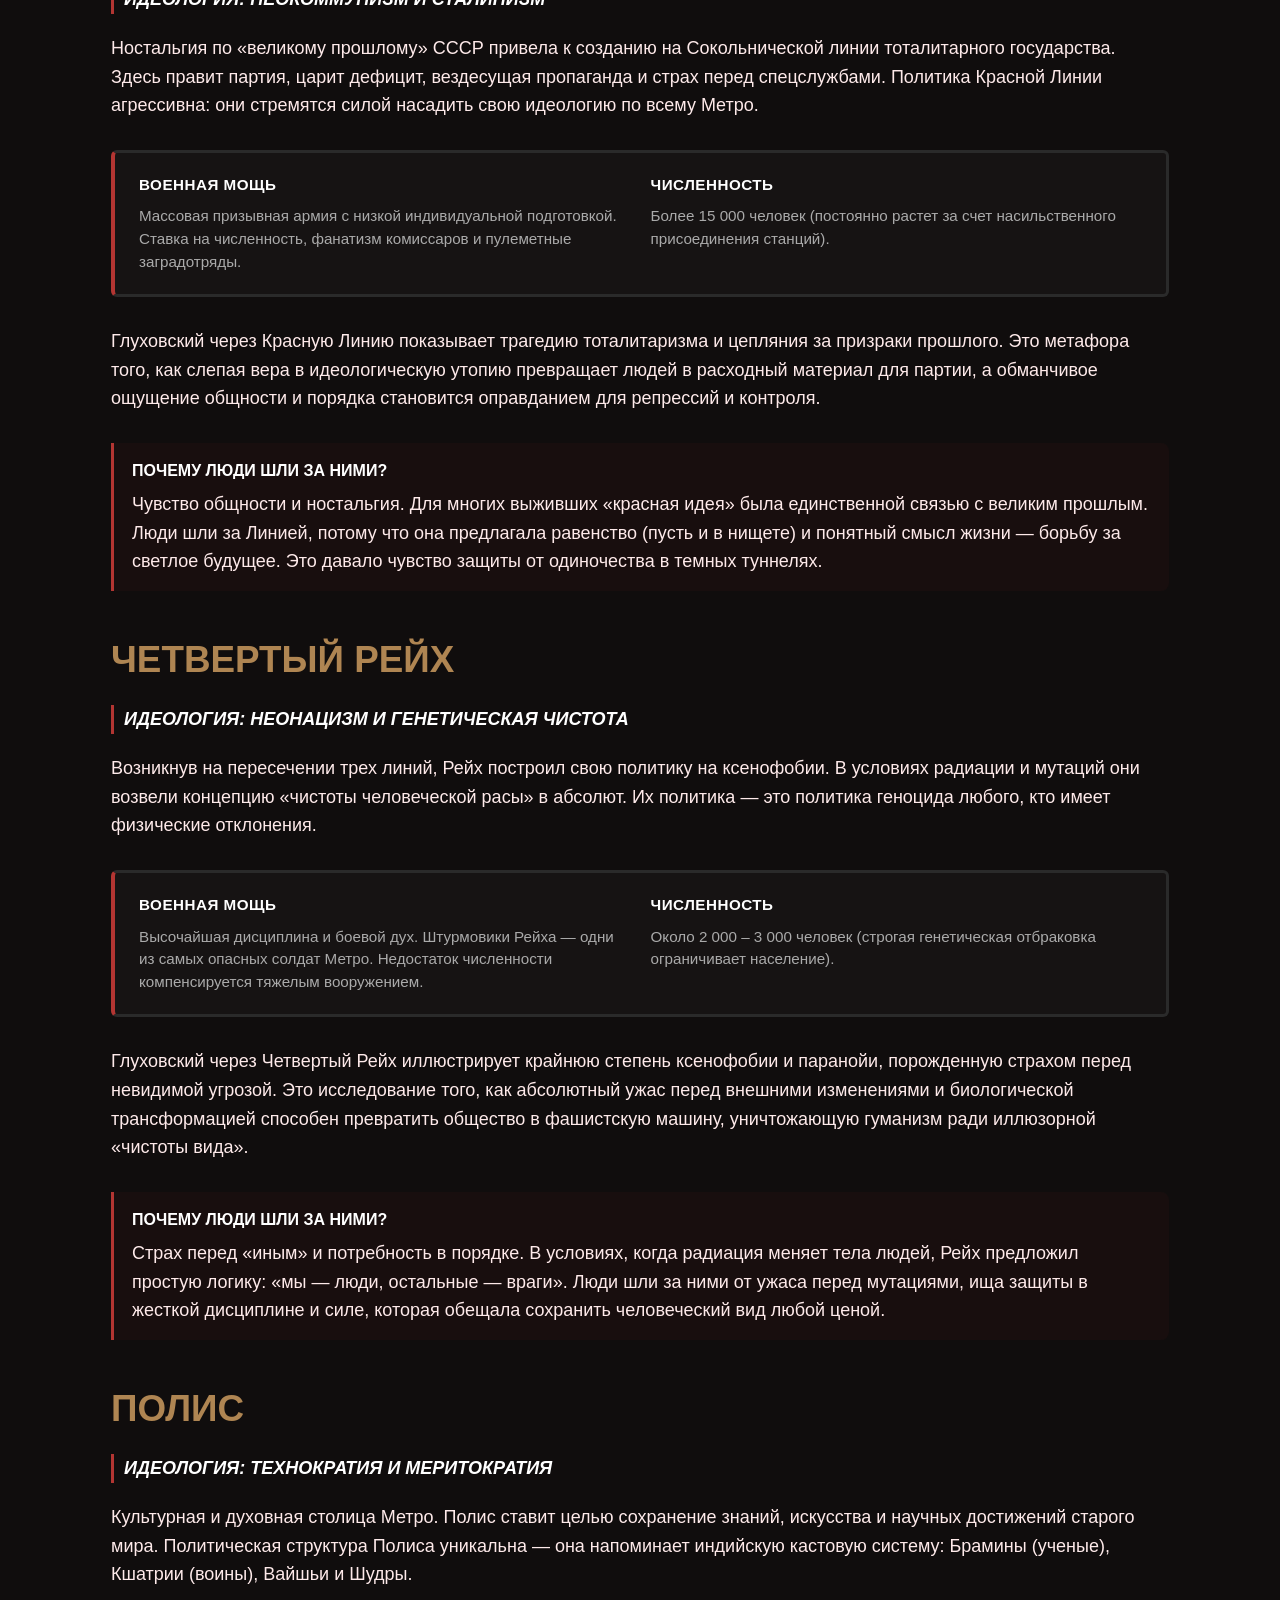
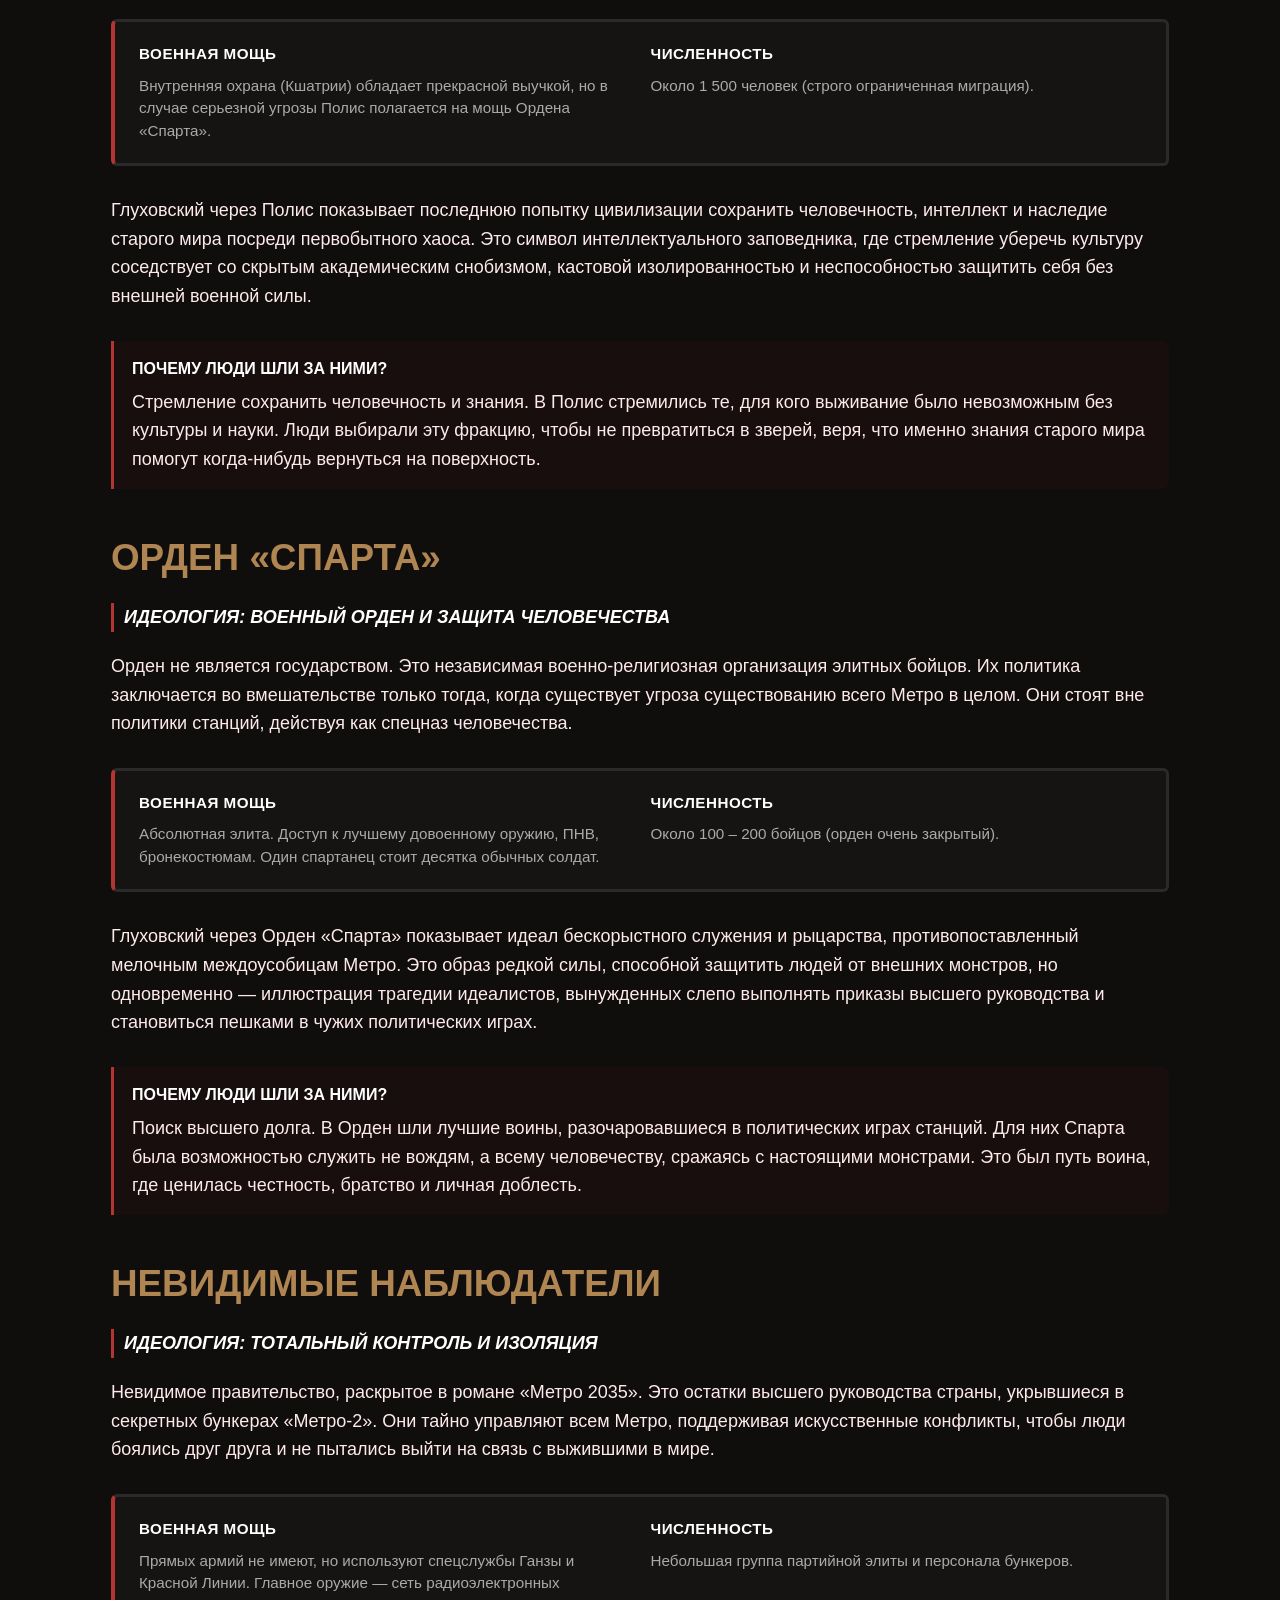
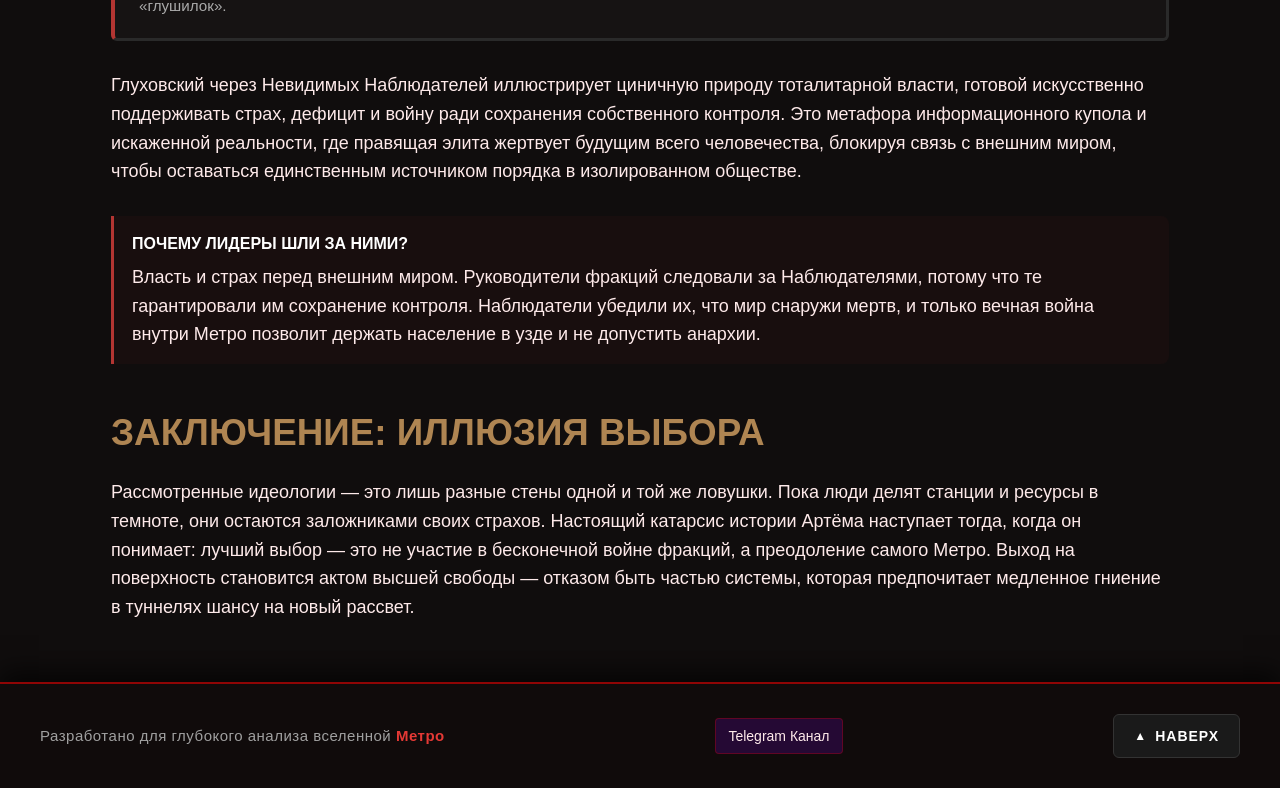
==== commit ae681a70: "Add files via upload" ====
--- a/index.html
+++ b/index.html
@@ -225,7 +225,7 @@
             <p class="footer-credits">
                 Разработано для глубокого анализа вселенной <span>Метро</span>
             </p>
-            <a href="https://github.com/Vancore" class="gid-prof" target="_blank" rel="noopener noreferrer">GitHub Profile</a>
+            <a href="https://t.me/DaniilProduction" class="gid-prof" target="_blank" rel="noopener noreferrer">Telegram Канал</a>
             <a href="#intro" class="back-to-top">
                 <span class="arrow">▲</span> Наверх
             </a>
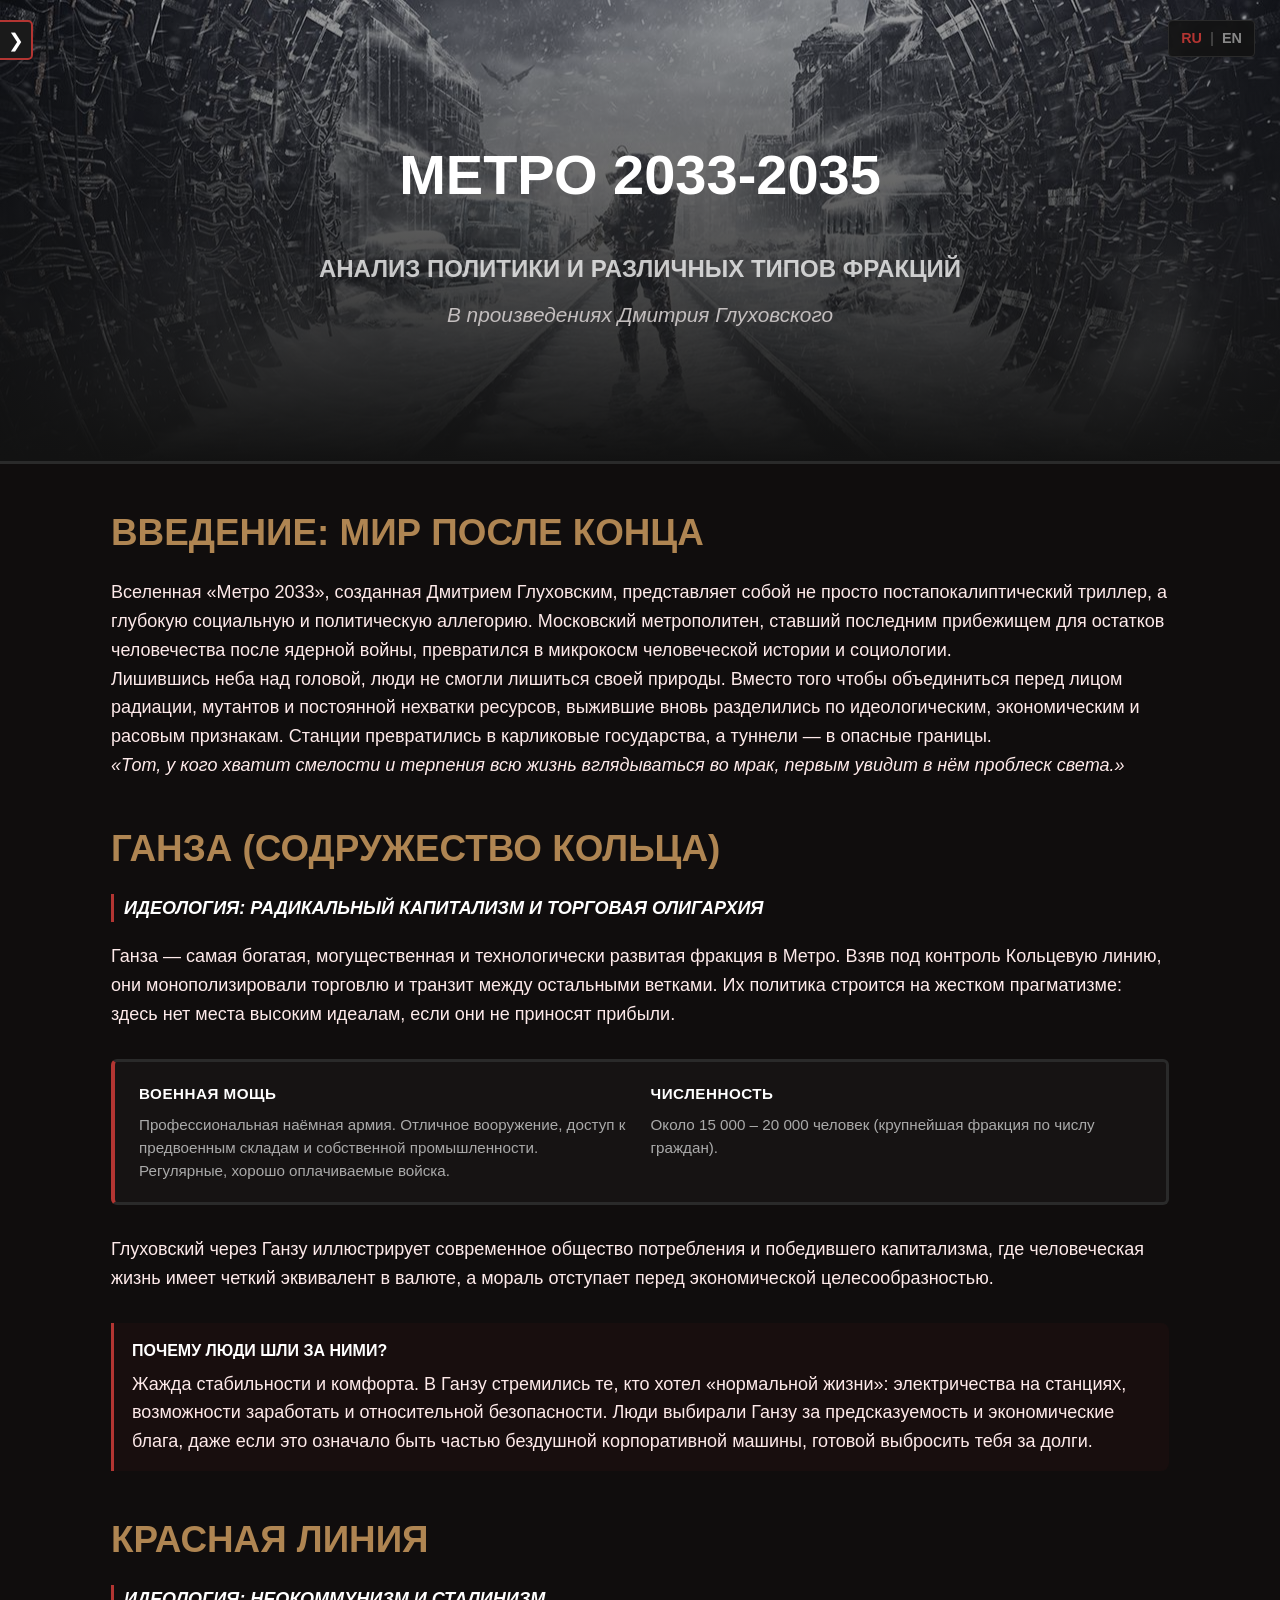
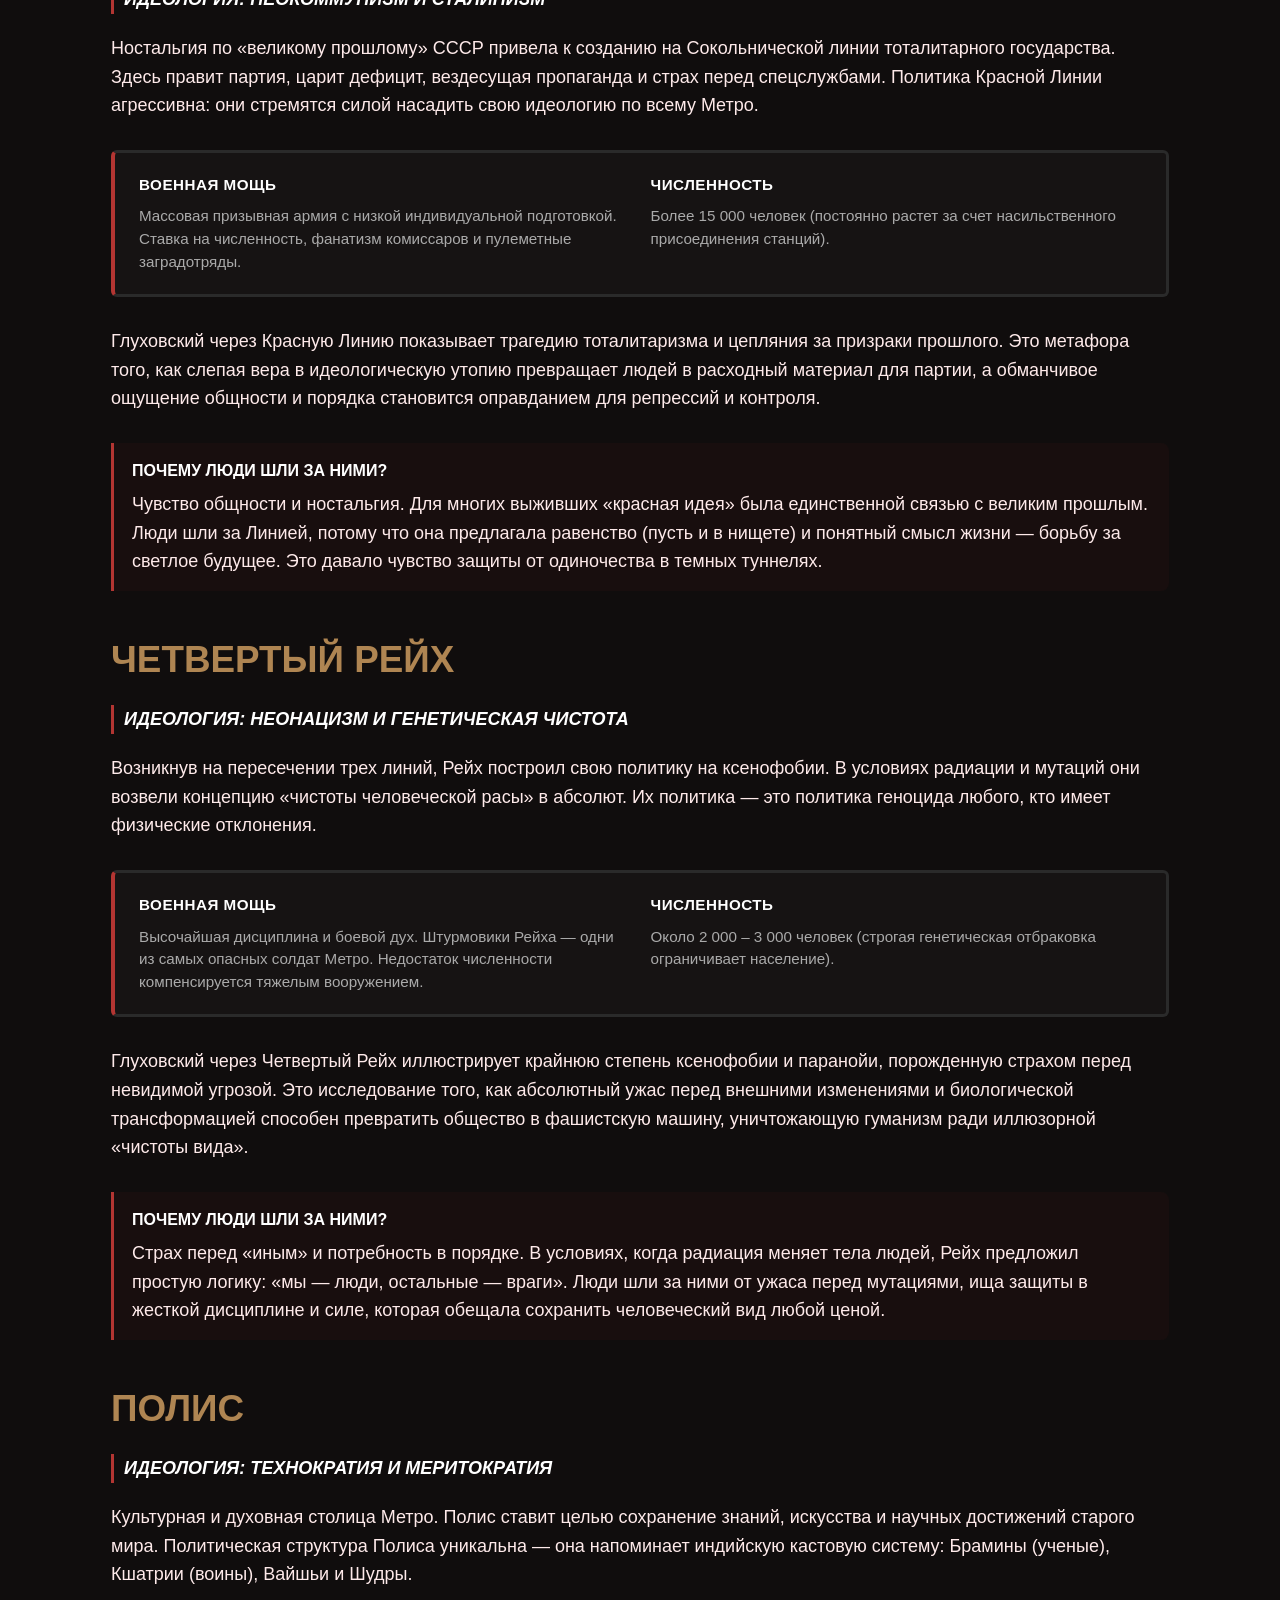
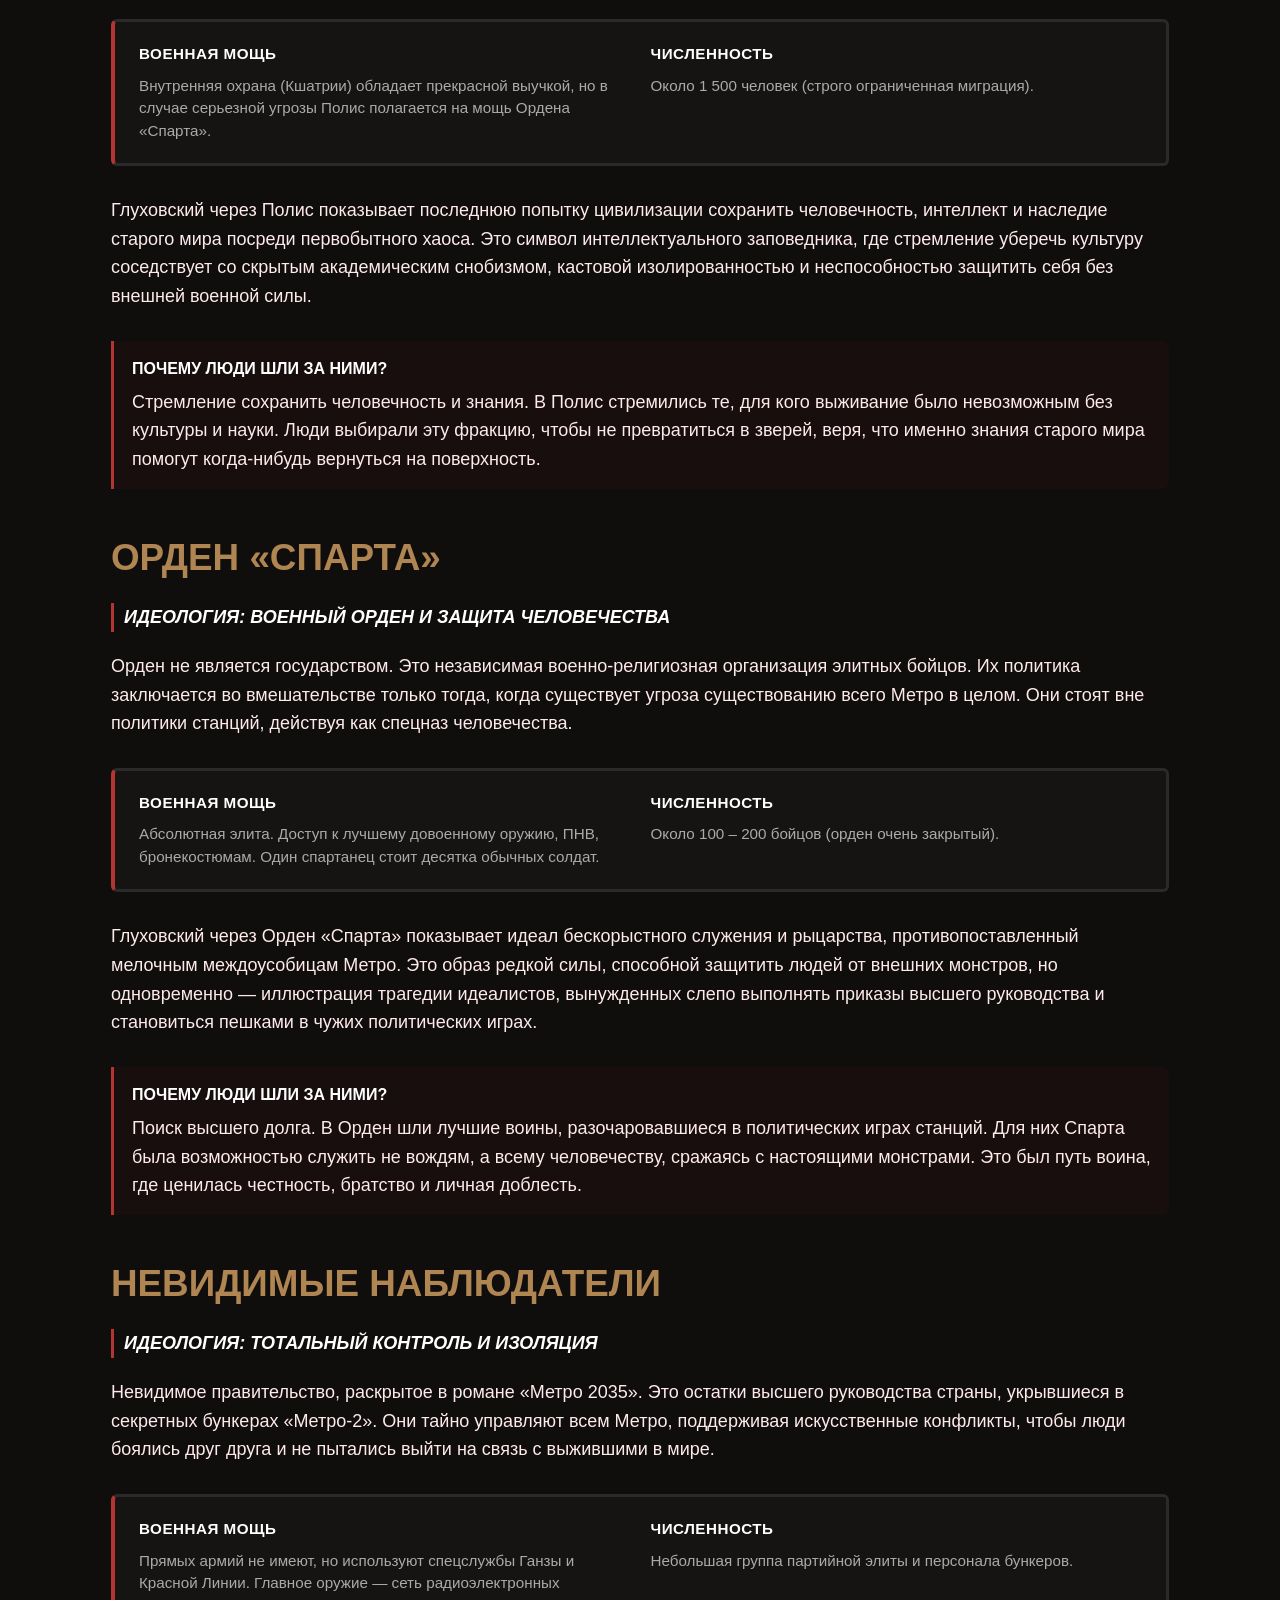
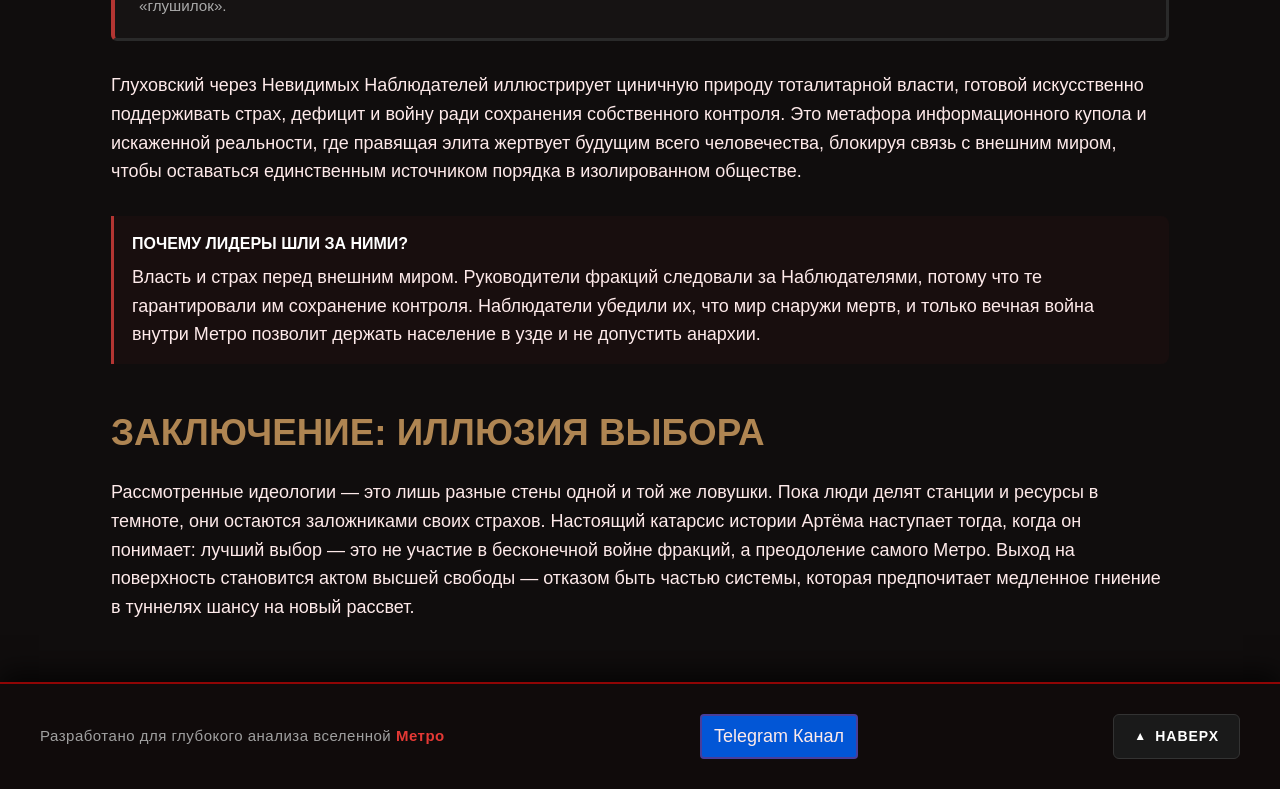
==== commit 7493fa00: "Add files via upload" ====
--- a/index.html
+++ b/index.html
@@ -5,13 +5,23 @@
     <meta name="viewport" content="width=device-width, initial-scale=1.0">
     <meta name="description" content="Подробный анализ политики, идеологий и фракций вселенной «Метро 2033–2035» Дмитрия Глуховского: Ганза, Красная Линия, Четвертый Рейх, Полис и Орден Спарта.">
     <meta name="robots" content="index, follow">
-    <meta property="og:title" content="Анализ политики и фракций в Метро 2033-2035 | Дмитрий Глуховский">
-    <meta property="og:description" content="Разбор идеологий, военной мощи и причин популярности фракций постапокалиптического метро.">
+    
+
+    <meta property="og:title" content="Politics and Factions Analysis in Metro 2033-2035 | Dmitry Glukhovsky">
+    <meta property="og:description" content="Detailed breakdown of factions, military strength, and ideologies in the post-apocalyptic Moscow Metro.">
     <meta property="og:type" content="website">
     <meta property="og:url" content="https://metro.daniilproduction.com/">
     <meta property="og:image" content="https://metro.daniilproduction.com/icon.png">
-
-    <title> Анализ политики и фракций в Метро 2033-2035 | Дмитрий Глуховский </title>
+    <meta property="og:image:width" content="512">
+    <meta property="og:image:height" content="512">
+
+    <meta name="twitter:card" content="summary">
+    <meta name="twitter:title" content="Politics and Factions Analysis in Metro 2033-2035 | Dmitry Glukhovsky">
+    <meta name="twitter:description" content="Detailed breakdown of factions, military strength, and ideologies in the post-apocalyptic Moscow Metro.">
+    <meta name="twitter:image" content="https://metro.daniilproduction.com/icon.png">
+
+
+    <title>Анализ политики и фракций в Метро 2033-2035 | Дмитрий Глуховский</title>
     <link rel="icon" href="https://metro.daniilproduction.com/icon.png" type="image/png" sizes="512x512">
     <link rel="stylesheet" href="style.css">
 
--- a/style.css
+++ b/style.css
@@ -318,10 +318,10 @@
     align-items: center;
     color: #feeaea;
     text-decoration: none;
-    font-size: 14px;
+    font-size: 18px;
     padding: 6px 12px;
-    background: rgba(144, 0, 255, 0.17);
-    border: 1px solid rgba(255, 0, 0, 0.27);
+    background: rgba(0, 102, 255, 0.837);
+    border: 2px solid rgba(255, 0, 0, 0.277);
     border-radius: 4px;
     transition: transform 0.3s ease;
 }
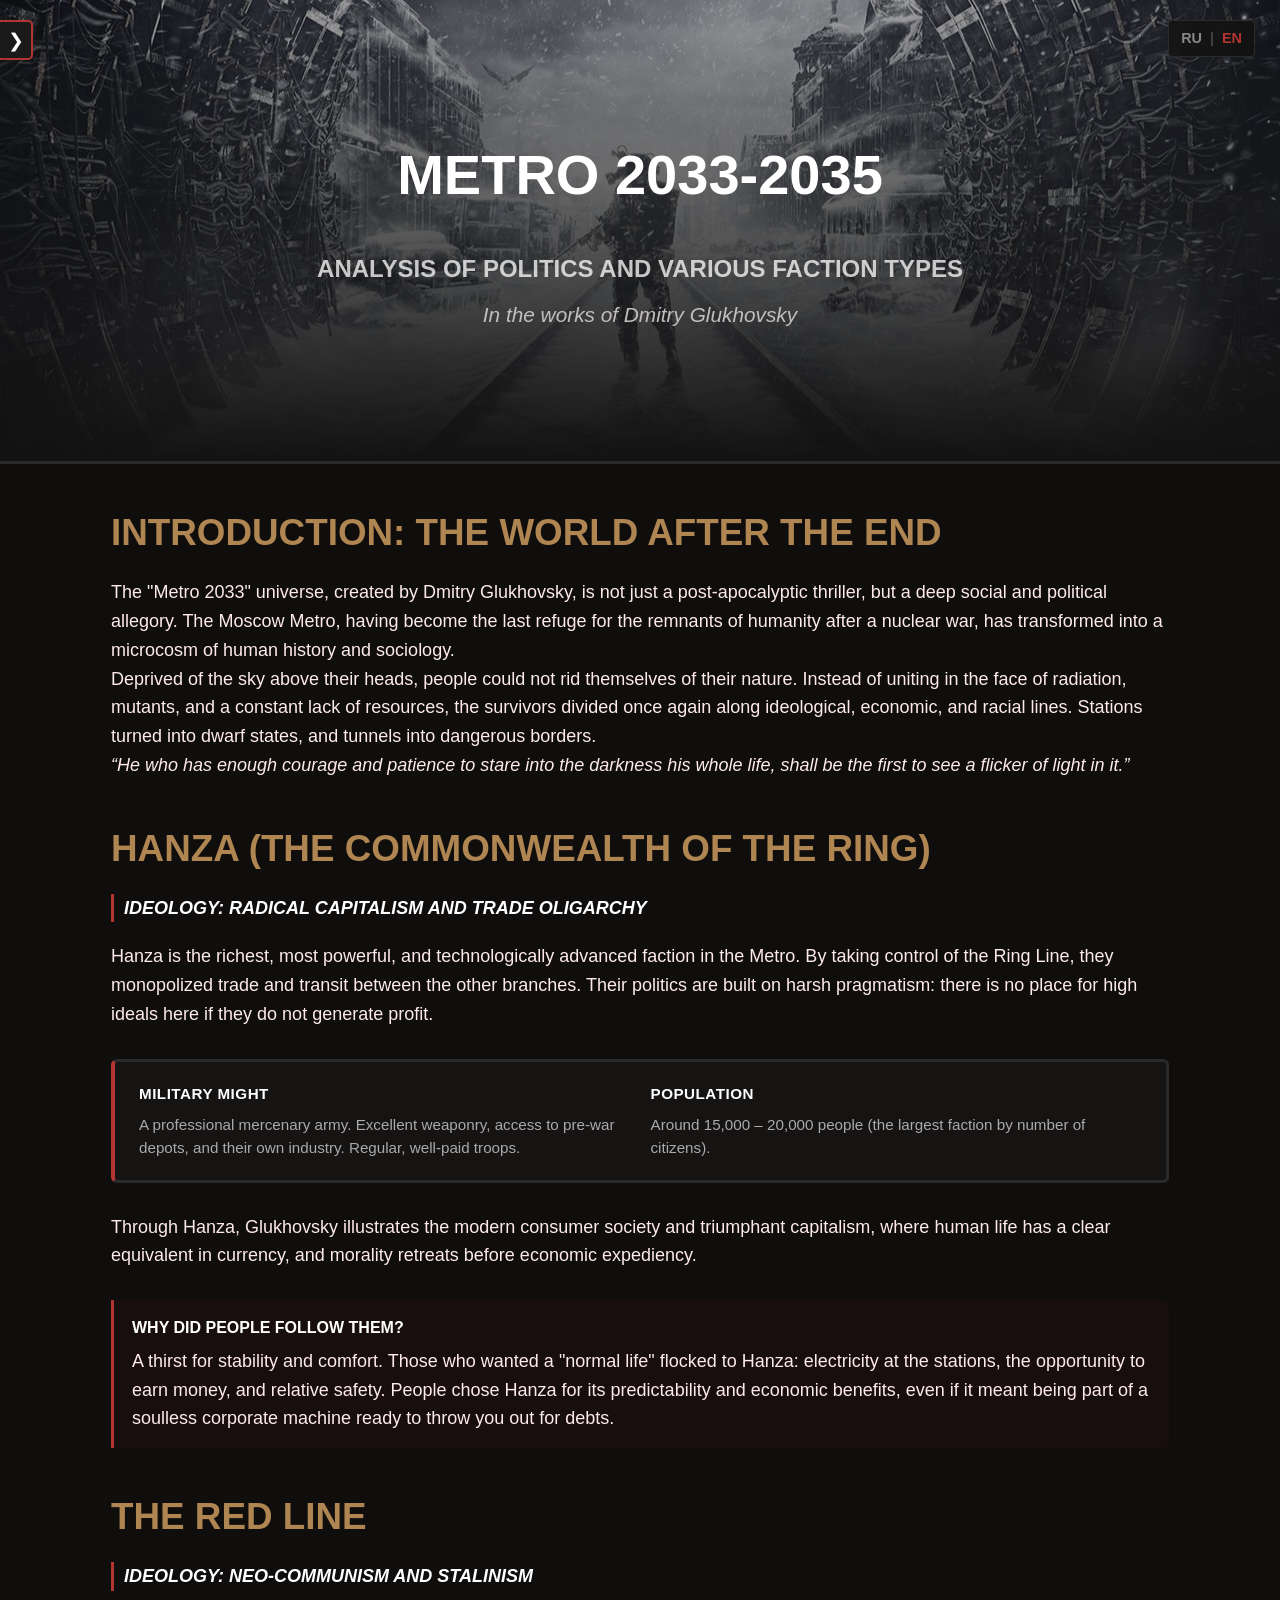
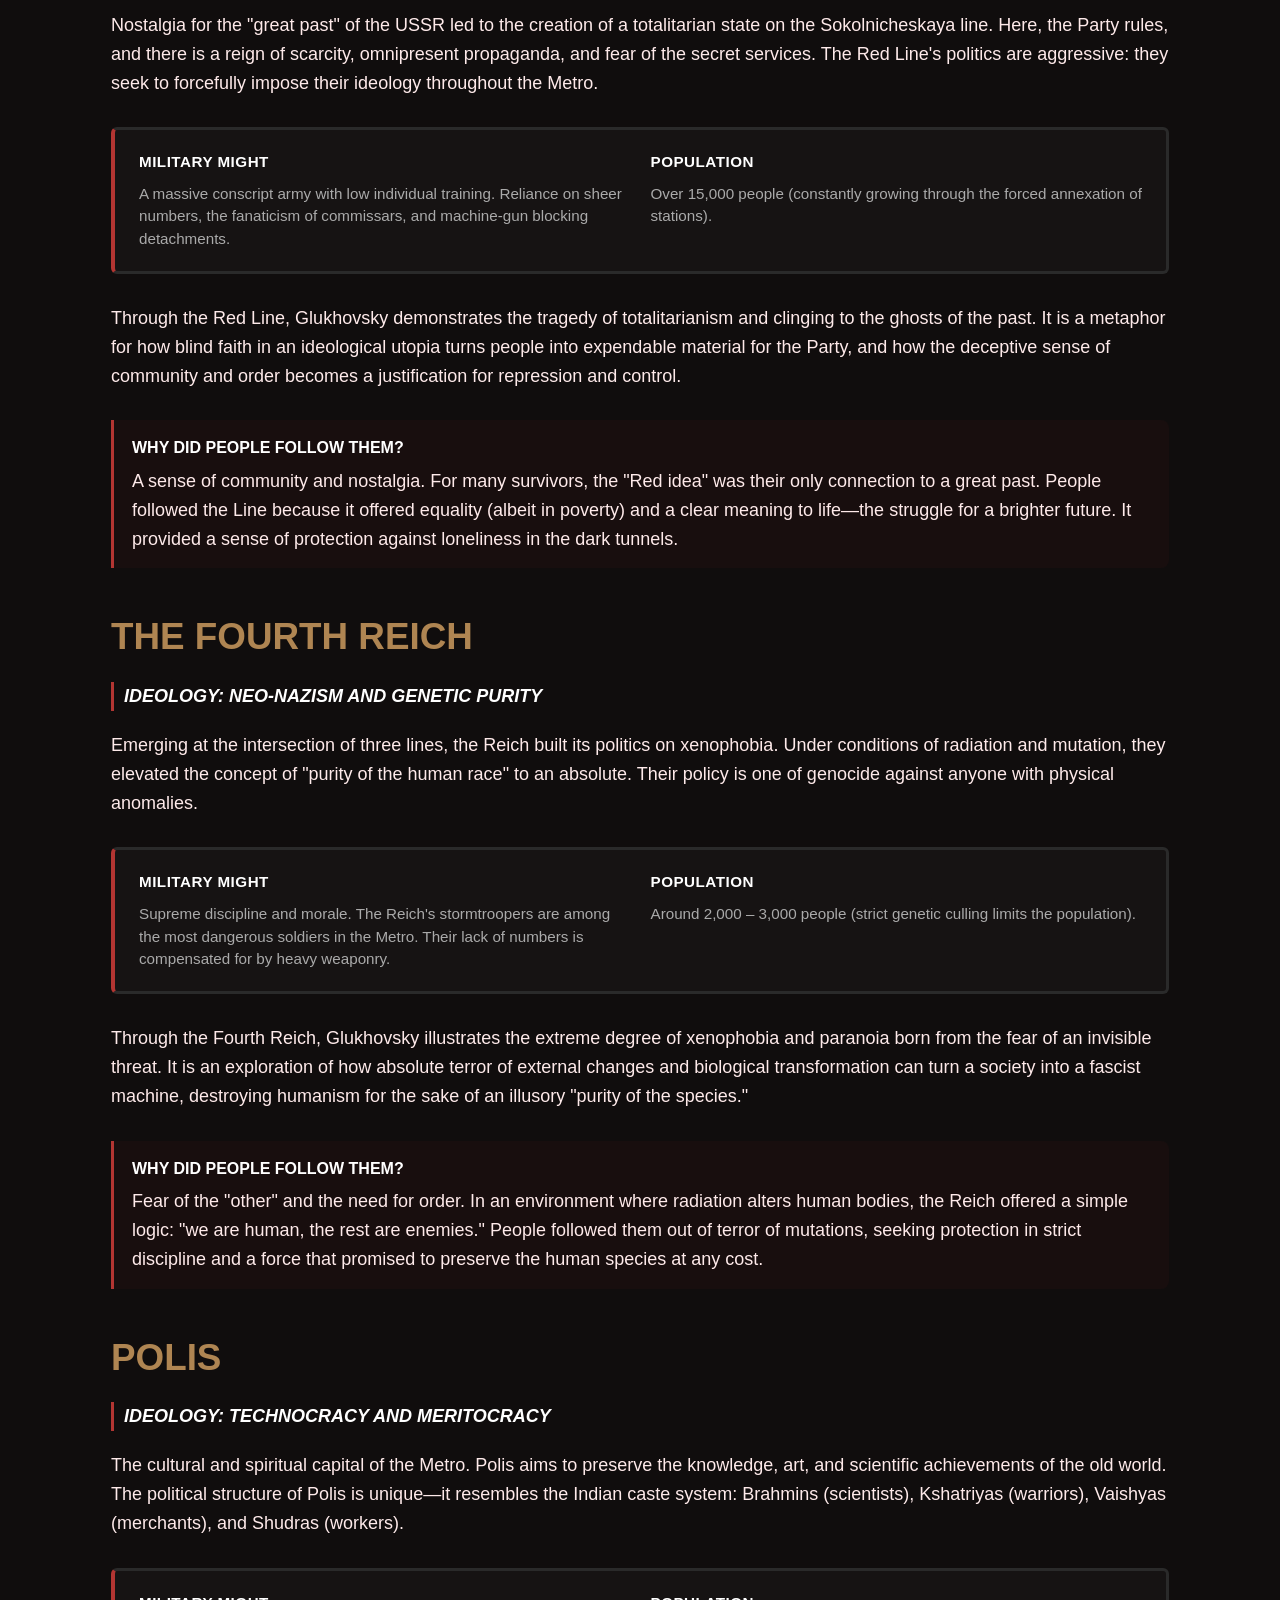
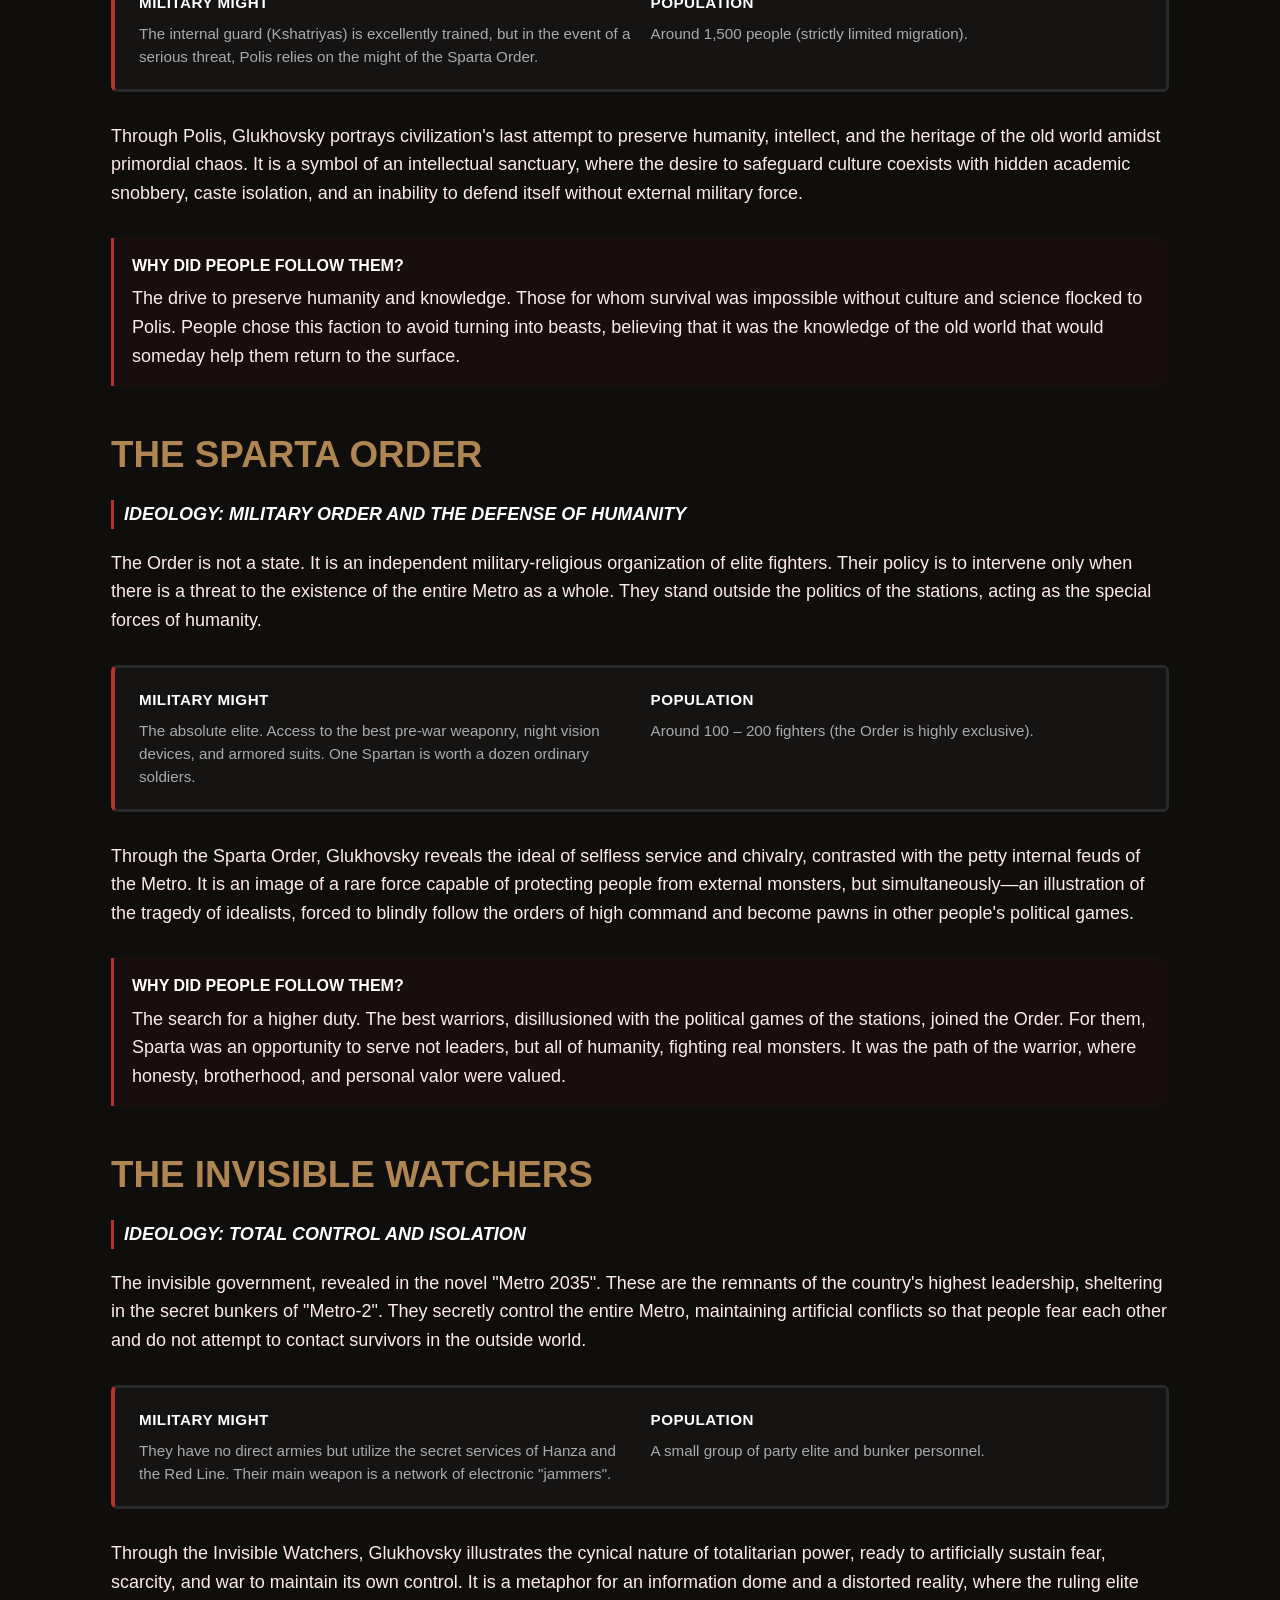
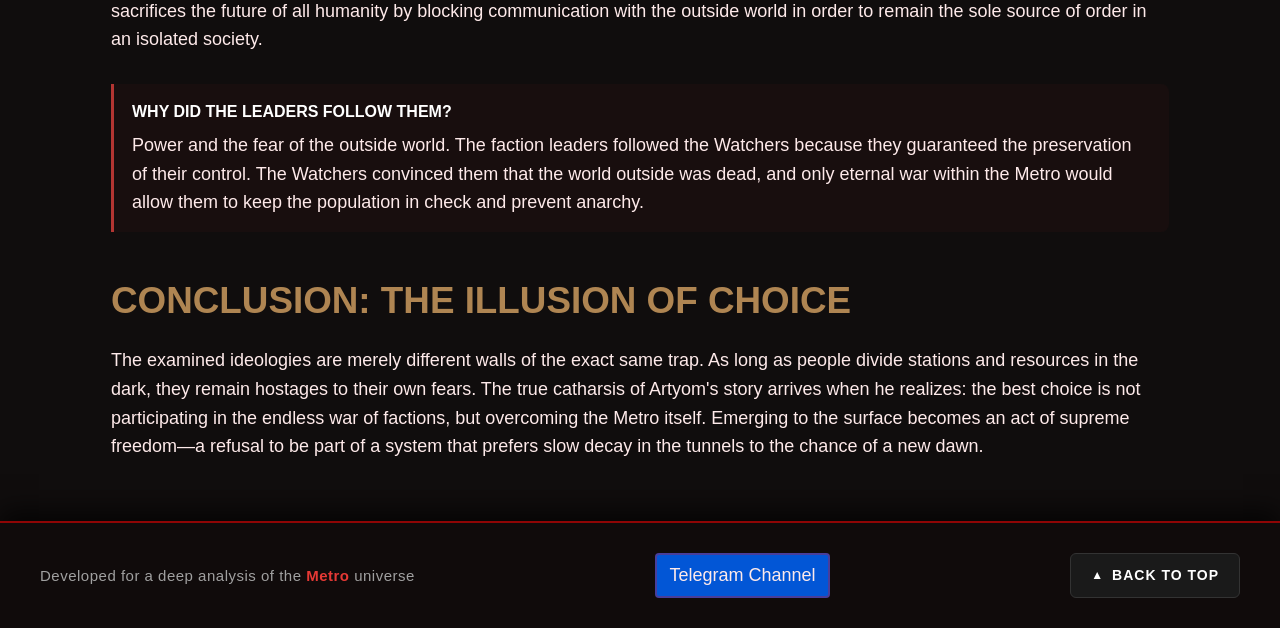
==== commit d0b19cfa: "Add files via upload" ====
--- a/index.html
+++ b/index.html
@@ -1,243 +1,249 @@
 <!DOCTYPE html>
-<html lang="ru">
+<html lang="en">
 <head>
     <meta charset="UTF-8">
     <meta name="viewport" content="width=device-width, initial-scale=1.0">
-    <meta name="description" content="Подробный анализ политики, идеологий и фракций вселенной «Метро 2033–2035» Дмитрия Глуховского: Ганза, Красная Линия, Четвертый Рейх, Полис и Орден Спарта.">
+    <meta name="description" content="In-depth analysis of politics, factions, and ideologies in the Metro 2033-2035 universe by Dmitry Glukhovsky: Hanza, Red Line, Fourth Reich, Polis, and Sparta.">
     <meta name="robots" content="index, follow">
-    
-
     <meta property="og:title" content="Politics and Factions Analysis in Metro 2033-2035 | Dmitry Glukhovsky">
     <meta property="og:description" content="Detailed breakdown of factions, military strength, and ideologies in the post-apocalyptic Moscow Metro.">
     <meta property="og:type" content="website">
     <meta property="og:url" content="https://metro.daniilproduction.com/">
-    <meta property="og:image" content="https://metro.daniilproduction.com/icon.png">
-    <meta property="og:image:width" content="512">
-    <meta property="og:image:height" content="512">
+    <meta property="og:image" content="https://metro.daniilproduction.com/icon.png?v=2">
+    <meta property="og:image:width" content="1024">
+    <meta property="og:image:height" content="1024">
 
     <meta name="twitter:card" content="summary">
     <meta name="twitter:title" content="Politics and Factions Analysis in Metro 2033-2035 | Dmitry Glukhovsky">
     <meta name="twitter:description" content="Detailed breakdown of factions, military strength, and ideologies in the post-apocalyptic Moscow Metro.">
-    <meta name="twitter:image" content="https://metro.daniilproduction.com/icon.png">
-
-
-    <title>Анализ политики и фракций в Метро 2033-2035 | Дмитрий Глуховский</title>
-    <link rel="icon" href="https://metro.daniilproduction.com/icon.png" type="image/png" sizes="512x512">
+    <meta name="twitter:image" content="https://metro.daniilproduction.com/icon.png?v=2">
+
+    <title>Politics and Factions Analysis in Metro 2033-2035 | Dmitry Glukhovsky</title>
+    <link rel="icon" href="https://metro.daniilproduction.com/icon.png?v=2" type="image/png" sizes="1024x1024">
     <link rel="stylesheet" href="style.css">
 
     <link rel="canonical" href="https://metro.daniilproduction.com/">
-    <link rel="alternate" hreflang="ru" href="https://metro.daniilproduction.com/">
-    <link rel="alternate" hreflang="en" href="https://metro.daniilproduction.com/en.html">
-    <link rel="alternate" hreflang="x-default" href="https://metro.daniilproduction.com/en.html">
+    <link rel="alternate" hreflang="ru" href="https://metro.daniilproduction.com/ru/">
+    <link rel="alternate" hreflang="en" href="https://metro.daniilproduction.com/">
+    <link rel="alternate" hreflang="x-default" href="https://metro.daniilproduction.com/">
 
     <script type="application/ld+json">
     {
-    "@context": "https://schema.org",
-    "@type": "WebSite",
-    "url": "https://metro.daniilproduction.com/",
-    "name": "Анализ политики и фракций в Метро 2033-2035"
+        "@context": "https://schema.org",
+        "@type": "Article",
+        "headline": "Politics and Factions Analysis in Metro 2033-2035",
+        "image": "https://metro.daniilproduction.com/icon.png?v=2",
+        "inLanguage": "en",
+        "mainEntityOfPage": "https://metro.daniilproduction.com/",
+        "author": {
+            "@type": "Person",
+            "name": "Daniil"
+        },
+        "publisher": {
+            "@type": "Organization",
+            "name": "Daniil Production"
+        }
     }
     </script>
+
 </head>
 <body>
     <div class="top-lang-switch">
-        <a href="/" class="lang-btn active">RU</a>
+        <a href="/ru/" class="lang-btn">RU</a>
         <span class="lang-divider">|</span>
-        <a href="en.html" class="lang-btn">EN</a>
+        <a class="lang-btn active">EN</a>
     </div>
     <header>
-        <h1>МЕТРО 2033-2035</h1>
-        <p class="subtitle">АНАЛИЗ ПОЛИТИКИ И РАЗЛИЧНЫХ ТИПОВ ФРАКЦИЙ</p>
-        <p class="author">В произведениях Дмитрия Глуховского</p>
-
+        <h1>METRO 2033-2035</h1>
+        <p class="subtitle">ANALYSIS OF POLITICS AND VARIOUS FACTION TYPES</p>
+        <p class="author">In the works of Dmitry Glukhovsky</p>
     </header>
     <main>
         <aside class="sidebar" id="sidebar">
             <button class="toggle-btn" onclick="toggleMenu()">❯</button>
-            <h2>КАРТА СТАНЦИЙ</h2>
+            <h2>STATION MAP</h2>
             <nav>
                 <ul>
-                    <li><a href="#intro">Введение</a></li>
-                    <li><a href="#hanza">Ганза (Капитализм)</a></li>
-                    <li><a href="#redline">Красная Линия (Коммунизм)</a></li>
-                    <li><a href="#reich">Четвертый Рейх (Фашизм)</a></li>
-                    <li><a href="#polis">Полис (Меритократия)</a></li>
-                    <li><a href="#sparta">Орден «Спарта»</a></li>
-                    <li><a href="#watchers">Невидимые Наблюдатели</a></li>
-                    <li><a href="#conclusion">Заключение</a></li>
+                    <li><a href="#intro">Introduction</a></li>
+                    <li><a href="#hanza">Hanza (Capitalism)</a></li>
+                    <li><a href="#redline">Red Line (Communism)</a></li>
+                    <li><a href="#reich">Fourth Reich (Fascism)</a></li>
+                    <li><a href="#polis">Polis (Meritocracy)</a></li>
+                    <li><a href="#sparta">Sparta Order</a></li>
+                    <li><a href="#watchers">Invisible Watchers</a></li>
+                    <li><a href="#conclusion">Conclusion</a></li>
                 </ul>
             </nav>
         </aside>
 
         <!--intro-->
         <section class="faction-card" id="intro">
-            <h2>ВВЕДЕНИЕ: МИР ПОСЛЕ КОНЦА</h2>
-            <p>Вселенная «Метро 2033», созданная Дмитрием Глуховским, представляет собой не просто постапокалиптический триллер, а глубокую социальную и политическую аллегорию. Московский метрополитен, ставший последним прибежищем для остатков человечества после ядерной войны, превратился в микрокосм человеческой истории и социологии.</p>
-            <p>Лишившись неба над головой, люди не смогли лишиться своей природы. Вместо того чтобы объединиться перед лицом радиации, мутантов и постоянной нехватки ресурсов, выжившие вновь разделились по идеологическим, экономическим и расовым признакам. Станции превратились в карликовые государства, а туннели — в опасные границы.</p>
+            <h2>INTRODUCTION: THE WORLD AFTER THE END</h2>
+            <p>The "Metro 2033" universe, created by Dmitry Glukhovsky, is not just a post-apocalyptic thriller, but a deep social and political allegory. The Moscow Metro, having become the last refuge for the remnants of humanity after a nuclear war, has transformed into a microcosm of human history and sociology.</p>
+            <p>Deprived of the sky above their heads, people could not rid themselves of their nature. Instead of uniting in the face of radiation, mutants, and a constant lack of resources, the survivors divided once again along ideological, economic, and racial lines. Stations turned into dwarf states, and tunnels into dangerous borders.</p>
             <blockquote>
-                <p><em>«Тот, у кого хватит смелости и терпения всю жизнь вглядываться во мрак, первым увидит в нём проблеск света.»</em></p>
+                <p><em>“He who has enough courage and patience to stare into the darkness his whole life, shall be the first to see a flicker of light in it.”</em></p>
             </blockquote>
         </section> 
 
         <!-- hanza -->
         <section class="faction-card" id="hanza">
-            <h2>ГАНЗА (СОДРУЖЕСТВО КОЛЬЦА)</h2>
-            <p class="ideology">ИДЕОЛОГИЯ: РАДИКАЛЬНЫЙ КАПИТАЛИЗМ И ТОРГОВАЯ ОЛИГАРХИЯ</p>
-
-            <p>Ганза — самая богатая, могущественная и технологически развитая фракция в Метро. Взяв под контроль Кольцевую линию, они монополизировали торговлю и транзит между остальными ветками. Их политика строится на жестком прагматизме: здесь нет места высоким идеалам, если они не приносят прибыли.</p>
-            <div class="stats-box">
-                <div class="stat-card">
-                    <h3>ВОЕННАЯ МОЩЬ</h3>
-                    <p>Профессиональная наёмная армия. Отличное вооружение, доступ к предвоенным складам и собственной промышленности. Регулярные, хорошо оплачиваемые войска.</p>
-                </div>
-                <div class="stat-card">
-                    <h3>ЧИСЛЕННОСТЬ</h3>
-                    <p>Около 15 000 – 20 000 человек (крупнейшая фракция по числу граждан).</p>
-                </div>
-            </div>
-
-            <p>Глуховский через Ганзу иллюстрирует современное общество потребления и победившего капитализма, где человеческая жизнь имеет четкий эквивалент в валюте, а мораль отступает перед экономической целесообразностью.</p>
-            <blockquote class="reason">
-                <h3>ПОЧЕМУ ЛЮДИ ШЛИ ЗА НИМИ?</h3>
-                <p>Жажда стабильности и комфорта. В Ганзу стремились те, кто хотел «нормальной жизни»: электричества на станциях, возможности заработать и относительной безопасности. Люди выбирали Ганзу за предсказуемость и экономические блага, даже если это означало быть частью бездушной корпоративной машины, готовой выбросить тебя за долги.</p>
+            <h2>HANZA (THE COMMONWEALTH OF THE RING)</h2>
+            <p class="ideology">IDEOLOGY: RADICAL CAPITALISM AND TRADE OLIGARCHY</p>
+
+            <p>Hanza is the richest, most powerful, and technologically advanced faction in the Metro. By taking control of the Ring Line, they monopolized trade and transit between the other branches. Their politics are built on harsh pragmatism: there is no place for high ideals here if they do not generate profit.</p>
+            <div class="stats-box">
+                <div class="stat-card">
+                    <h3>MILITARY MIGHT</h3>
+                    <p>A professional mercenary army. Excellent weaponry, access to pre-war depots, and their own industry. Regular, well-paid troops.</p>
+                </div>
+                <div class="stat-card">
+                    <h3>POPULATION</h3>
+                    <p>Around 15,000 – 20,000 people (the largest faction by number of citizens).</p>
+                </div>
+            </div>
+
+            <p>Through Hanza, Glukhovsky illustrates the modern consumer society and triumphant capitalism, where human life has a clear equivalent in currency, and morality retreats before economic expediency.</p>
+            <blockquote class="reason">
+                <h3>WHY DID PEOPLE FOLLOW THEM?</h3>
+                <p>A thirst for stability and comfort. Those who wanted a "normal life" flocked to Hanza: electricity at the stations, the opportunity to earn money, and relative safety. People chose Hanza for its predictability and economic benefits, even if it meant being part of a soulless corporate machine ready to throw you out for debts.</p>
             </blockquote>
         </section>
 
         <!--redline -->
         <section class="faction-card" id="redline">
-            <h2>КРАСНАЯ ЛИНИЯ</h2>
-            <p class="ideology">ИДЕОЛОГИЯ: НЕОКОММУНИЗМ И СТАЛИНИЗМ</p>
-
-            <p>Ностальгия по «великому прошлому» СССР привела к созданию на Сокольнической линии тоталитарного государства. Здесь правит партия, царит дефицит, вездесущая пропаганда и страх перед спецслужбами. Политика Красной Линии агрессивна: они стремятся силой насадить свою идеологию по всему Метро.</p>
-            <div class="stats-box">
-                <div class="stat-card">
-                    <h3>ВОЕННАЯ МОЩЬ</h3>
-                    <p>Массовая призывная армия с низкой индивидуальной подготовкой. Ставка на численность, фанатизм комиссаров и пулеметные заградотряды.</p>
-                </div>
-                <div class="stat-card">
-                    <h3>ЧИСЛЕННОСТЬ</h3>
-                    <p>Более 15 000 человек (постоянно растет за счет насильственного присоединения станций).</p>
-                </div>
-            </div>
-
-            <p>Глуховский через Красную Линию показывает трагедию тоталитаризма и цепляния за призраки прошлого. Это метафора того, как слепая вера в идеологическую утопию превращает людей в расходный материал для партии, а обманчивое ощущение общности и порядка становится оправданием для репрессий и контроля.</p>
-            <blockquote class="reason">
-                <h3>ПОЧЕМУ ЛЮДИ ШЛИ ЗА НИМИ?</h3>
-                <p>Чувство общности и ностальгия. Для многих выживших «красная идея» была единственной связью с великим прошлым. Люди шли за Линией, потому что она предлагала равенство (пусть и в нищете) и понятный смысл жизни — борьбу за светлое будущее. Это давало чувство защиты от одиночества в темных туннелях.</p>
+            <h2>THE RED LINE</h2>
+            <p class="ideology">IDEOLOGY: NEO-COMMUNISM AND STALINISM</p>
+
+            <p>Nostalgia for the "great past" of the USSR led to the creation of a totalitarian state on the Sokolnicheskaya line. Here, the Party rules, and there is a reign of scarcity, omnipresent propaganda, and fear of the secret services. The Red Line's politics are aggressive: they seek to forcefully impose their ideology throughout the Metro.</p>
+            <div class="stats-box">
+                <div class="stat-card">
+                    <h3>MILITARY MIGHT</h3>
+                    <p>A massive conscript army with low individual training. Reliance on sheer numbers, the fanaticism of commissars, and machine-gun blocking detachments.</p>
+                </div>
+                <div class="stat-card">
+                    <h3>POPULATION</h3>
+                    <p>Over 15,000 people (constantly growing through the forced annexation of stations).</p>
+                </div>
+            </div>
+
+            <p>Through the Red Line, Glukhovsky demonstrates the tragedy of totalitarianism and clinging to the ghosts of the past. It is a metaphor for how blind faith in an ideological utopia turns people into expendable material for the Party, and how the deceptive sense of community and order becomes a justification for repression and control.</p>
+            <blockquote class="reason">
+                <h3>WHY DID PEOPLE FOLLOW THEM?</h3>
+                <p>A sense of community and nostalgia. For many survivors, the "Red idea" was their only connection to a great past. People followed the Line because it offered equality (albeit in poverty) and a clear meaning to life—the struggle for a brighter future. It provided a sense of protection against loneliness in the dark tunnels.</p>
             </blockquote>
         </section>
 
         <!--reich -->
         <section class="faction-card" id="reich">
-            <h2>ЧЕТВЕРТЫЙ РЕЙХ</h2>
-            <p class="ideology">ИДЕОЛОГИЯ: НЕОНАЦИЗМ И ГЕНЕТИЧЕСКАЯ ЧИСТОТА</p>
-
-            <p>Возникнув на пересечении трех линий, Рейх построил свою политику на ксенофобии. В условиях радиации и мутаций они возвели концепцию «чистоты человеческой расы» в абсолют. Их политика — это политика геноцида любого, кто имеет физические отклонения.</p>
-            <div class="stats-box">
-                <div class="stat-card">
-                    <h3>ВОЕННАЯ МОЩЬ</h3>
-                    <p>Высочайшая дисциплина и боевой дух. Штурмовики Рейха — одни из самых опасных солдат Метро. Недостаток численности компенсируется тяжелым вооружением.</p>
-                </div>
-                <div class="stat-card">
-                    <h3>ЧИСЛЕННОСТЬ</h3>
-                    <p>Около 2 000 – 3 000 человек (строгая генетическая отбраковка ограничивает население).</p>
-                </div>
-            </div>
-
-            <p>Глуховский через Четвертый Рейх иллюстрирует крайнюю степень ксенофобии и паранойи, порожденную страхом перед невидимой угрозой. Это исследование того, как абсолютный ужас перед внешними изменениями и биологической трансформацией способен превратить общество в фашистскую машину, уничтожающую гуманизм ради иллюзорной «чистоты вида».</p>
-            <blockquote class="reason">
-                <h3>ПОЧЕМУ ЛЮДИ ШЛИ ЗА НИМИ?</h3>
-                <p>Страх перед «иным» и потребность в порядке. В условиях, когда радиация меняет тела людей, Рейх предложил простую логику: «мы — люди, остальные — враги». Люди шли за ними от ужаса перед мутациями, ища защиты в жесткой дисциплине и силе, которая обещала сохранить человеческий вид любой ценой.</p>
+            <h2>THE FOURTH REICH</h2>
+            <p class="ideology">IDEOLOGY: NEO-NAZISM AND GENETIC PURITY</p>
+
+            <p>Emerging at the intersection of three lines, the Reich built its politics on xenophobia. Under conditions of radiation and mutation, they elevated the concept of "purity of the human race" to an absolute. Their policy is one of genocide against anyone with physical anomalies.</p>
+            <div class="stats-box">
+                <div class="stat-card">
+                    <h3>MILITARY MIGHT</h3>
+                    <p>Supreme discipline and morale. The Reich's stormtroopers are among the most dangerous soldiers in the Metro. Their lack of numbers is compensated for by heavy weaponry.</p>
+                </div>
+                <div class="stat-card">
+                    <h3>POPULATION</h3>
+                    <p>Around 2,000 – 3,000 people (strict genetic culling limits the population).</p>
+                </div>
+            </div>
+
+            <p>Through the Fourth Reich, Glukhovsky illustrates the extreme degree of xenophobia and paranoia born from the fear of an invisible threat. It is an exploration of how absolute terror of external changes and biological transformation can turn a society into a fascist machine, destroying humanism for the sake of an illusory "purity of the species."</p>
+            <blockquote class="reason">
+                <h3>WHY DID PEOPLE FOLLOW THEM?</h3>
+                <p>Fear of the "other" and the need for order. In an environment where radiation alters human bodies, the Reich offered a simple logic: "we are human, the rest are enemies." People followed them out of terror of mutations, seeking protection in strict discipline and a force that promised to preserve the human species at any cost.</p>
             </blockquote>
         </section>
 
         <!--polis -->
         <section class="faction-card" id="polis">
-            <h2>ПОЛИС</h2>
-            <p class="ideology">ИДЕОЛОГИЯ: ТЕХНОКРАТИЯ И МЕРИТОКРАТИЯ</p>
-
-            <p>Культурная и духовная столица Метро. Полис ставит целью сохранение знаний, искусства и научных достижений старого мира. Политическая структура Полиса уникальна — она напоминает индийскую кастовую систему: Брамины (ученые), Кшатрии (воины), Вайшьи и Шудры.</p>
-            <div class="stats-box">
-                <div class="stat-card">
-                    <h3>ВОЕННАЯ МОЩЬ</h3>
-                    <p>Внутренняя охрана (Кшатрии) обладает прекрасной выучкой, но в случае серьезной угрозы Полис полагается на мощь Ордена «Спарта».</p>
-                </div>
-                <div class="stat-card">
-                    <h3>ЧИСЛЕННОСТЬ</h3>
-                    <p>Около 1 500 человек (строго ограниченная миграция).</p>
-                </div>
-            </div>
-
-            <p>Глуховский через Полис показывает последнюю попытку цивилизации сохранить человечность, интеллект и наследие старого мира посреди первобытного хаоса. Это символ интеллектуального заповедника, где стремление уберечь культуру соседствует со скрытым академическим снобизмом, кастовой изолированностью и неспособностью защитить себя без внешней военной силы.</p>
-            <blockquote class="reason">
-                <h3>ПОЧЕМУ ЛЮДИ ШЛИ ЗА НИМИ?</h3>
-                <p>Стремление сохранить человечность и знания. В Полис стремились те, для кого выживание было невозможным без культуры и науки. Люди выбирали эту фракцию, чтобы не превратиться в зверей, веря, что именно знания старого мира помогут когда-нибудь вернуться на поверхность.</p>
+            <h2>POLIS</h2>
+            <p class="ideology">IDEOLOGY: TECHNOCRACY AND MERITOCRACY</p>
+
+            <p>The cultural and spiritual capital of the Metro. Polis aims to preserve the knowledge, art, and scientific achievements of the old world. The political structure of Polis is unique—it resembles the Indian caste system: Brahmins (scientists), Kshatriyas (warriors), Vaishyas (merchants), and Shudras (workers).</p>
+            <div class="stats-box">
+                <div class="stat-card">
+                    <h3>MILITARY MIGHT</h3>
+                    <p>The internal guard (Kshatriyas) is excellently trained, but in the event of a serious threat, Polis relies on the might of the Sparta Order.</p>
+                </div>
+                <div class="stat-card">
+                    <h3>POPULATION</h3>
+                    <p>Around 1,500 people (strictly limited migration).</p>
+                </div>
+            </div>
+
+            <p>Through Polis, Glukhovsky portrays civilization's last attempt to preserve humanity, intellect, and the heritage of the old world amidst primordial chaos. It is a symbol of an intellectual sanctuary, where the desire to safeguard culture coexists with hidden academic snobbery, caste isolation, and an inability to defend itself without external military force.</p>
+            <blockquote class="reason">
+                <h3>WHY DID PEOPLE FOLLOW THEM?</h3>
+                <p>The drive to preserve humanity and knowledge. Those for whom survival was impossible without culture and science flocked to Polis. People chose this faction to avoid turning into beasts, believing that it was the knowledge of the old world that would someday help them return to the surface.</p>
             </blockquote>
         </section>
 
         <!--sparta -->
         <section class="faction-card" id="sparta">
-            <h2>ОРДЕН «СПАРТА»</h2>
-            <p class="ideology">ИДЕОЛОГИЯ: ВОЕННЫЙ ОРДЕН И ЗАЩИТА ЧЕЛОВЕЧЕСТВА</p>
-
-            <p>Орден не является государством. Это независимая военно-религиозная организация элитных бойцов. Их политика заключается во вмешательстве только тогда, когда существует угроза существованию всего Метро в целом. Они стоят вне политики станций, действуя как спецназ человечества.</p>
-            <div class="stats-box">
-                <div class="stat-card">
-                    <h3>ВОЕННАЯ МОЩЬ</h3>
-                    <p>Абсолютная элита. Доступ к лучшему довоенному оружию, ПНВ, бронекостюмам. Один спартанец стоит десятка обычных солдат.</p>
-                </div>
-                <div class="stat-card">
-                    <h3>ЧИСЛЕННОСТЬ</h3>
-                    <p>Около 100 – 200 бойцов (орден очень закрытый).</p>
-                </div>
-            </div>
-
-            <p>Глуховский через Орден «Спарта» показывает идеал бескорыстного служения и рыцарства, противопоставленный мелочным междоусобицам Метро. Это образ редкой силы, способной защитить людей от внешних монстров, но одновременно — иллюстрация трагедии идеалистов, вынужденных слепо выполнять приказы высшего руководства и становиться пешками в чужих политических играх.</p>
-            <blockquote class="reason">
-                <h3>ПОЧЕМУ ЛЮДИ ШЛИ ЗА НИМИ?</h3>
-                <p>Поиск высшего долга. В Орден шли лучшие воины, разочаровавшиеся в политических играх станций. Для них Спарта была возможностью служить не вождям, а всему человечеству, сражаясь с настоящими монстрами. Это был путь воина, где ценилась честность, братство и личная доблесть.</p>
+            <h2>THE SPARTA ORDER</h2>
+            <p class="ideology">IDEOLOGY: MILITARY ORDER AND THE DEFENSE OF HUMANITY</p>
+
+            <p>The Order is not a state. It is an independent military-religious organization of elite fighters. Their policy is to intervene only when there is a threat to the existence of the entire Metro as a whole. They stand outside the politics of the stations, acting as the special forces of humanity.</p>
+            <div class="stats-box">
+                <div class="stat-card">
+                    <h3>MILITARY MIGHT</h3>
+                    <p>The absolute elite. Access to the best pre-war weaponry, night vision devices, and armored suits. One Spartan is worth a dozen ordinary soldiers.</p>
+                </div>
+                <div class="stat-card">
+                    <h3>POPULATION</h3>
+                    <p>Around 100 – 200 fighters (the Order is highly exclusive).</p>
+                </div>
+            </div>
+
+            <p>Through the Sparta Order, Glukhovsky reveals the ideal of selfless service and chivalry, contrasted with the petty internal feuds of the Metro. It is an image of a rare force capable of protecting people from external monsters, but simultaneously—an illustration of the tragedy of idealists, forced to blindly follow the orders of high command and become pawns in other people's political games.</p>
+            <blockquote class="reason">
+                <h3>WHY DID PEOPLE FOLLOW THEM?</h3>
+                <p>The search for a higher duty. The best warriors, disillusioned with the political games of the stations, joined the Order. For them, Sparta was an opportunity to serve not leaders, but all of humanity, fighting real monsters. It was the path of the warrior, where honesty, brotherhood, and personal valor were valued.</p>
             </blockquote>
         </section>
 
         <!--watchers -->
         <section class="faction-card" id="watchers">
-            <h2>НЕВИДИМЫЕ НАБЛЮДАТЕЛИ</h2>
-            <p class="ideology">ИДЕОЛОГИЯ: ТОТАЛЬНЫЙ КОНТРОЛЬ И ИЗОЛЯЦИЯ</p>
-
-            <p>Невидимое правительство, раскрытое в романе «Метро 2035». Это остатки высшего руководства страны, укрывшиеся в секретных бункерах «Метро-2». Они тайно управляют всем Метро, поддерживая искусственные конфликты, чтобы люди боялись друг друга и не пытались выйти на связь с выжившими в мире.</p>
-            <div class="stats-box">
-                <div class="stat-card">
-                    <h3>ВОЕННАЯ МОЩЬ</h3>
-                    <p>Прямых армий не имеют, но используют спецслужбы Ганзы и Красной Линии. Главное оружие — сеть радиоэлектронных «глушилок».</p>
-                </div>
-                <div class="stat-card">
-                    <h3>ЧИСЛЕННОСТЬ</h3>
-                    <p>Небольшая группа партийной элиты и персонала бункеров.</p>
-                </div>
-            </div>
-
-            <p>Глуховский через Невидимых Наблюдателей иллюстрирует циничную природу тоталитарной власти, готовой искусственно поддерживать страх, дефицит и войну ради сохранения собственного контроля. Это метафора информационного купола и искаженной реальности, где правящая элита жертвует будущим всего человечества, блокируя связь с внешним миром, чтобы оставаться единственным источником порядка в изолированном обществе.</p>
-            <blockquote class="reason">
-                <h3>ПОЧЕМУ ЛИДЕРЫ ШЛИ ЗА НИМИ?</h3>
-                <p>Власть и страх перед внешним миром. Руководители фракций следовали за Наблюдателями, потому что те гарантировали им сохранение контроля. Наблюдатели убедили их, что мир снаружи мертв, и только вечная война внутри Метро позволит держать население в узде и не допустить анархии.</p>
+            <h2>THE INVISIBLE WATCHERS</h2>
+            <p class="ideology">IDEOLOGY: TOTAL CONTROL AND ISOLATION</p>
+
+            <p>The invisible government, revealed in the novel "Metro 2035". These are the remnants of the country's highest leadership, sheltering in the secret bunkers of "Metro-2". They secretly control the entire Metro, maintaining artificial conflicts so that people fear each other and do not attempt to contact survivors in the outside world.</p>
+            <div class="stats-box">
+                <div class="stat-card">
+                    <h3>MILITARY MIGHT</h3>
+                    <p>They have no direct armies but utilize the secret services of Hanza and the Red Line. Their main weapon is a network of electronic "jammers".</p>
+                </div>
+                <div class="stat-card">
+                    <h3>POPULATION</h3>
+                    <p>A small group of party elite and bunker personnel.</p>
+                </div>
+            </div>
+
+            <p>Through the Invisible Watchers, Glukhovsky illustrates the cynical nature of totalitarian power, ready to artificially sustain fear, scarcity, and war to maintain its own control. It is a metaphor for an information dome and a distorted reality, where the ruling elite sacrifices the future of all humanity by blocking communication with the outside world in order to remain the sole source of order in an isolated society.</p>
+            <blockquote class="reason">
+                <h3>WHY DID THE LEADERS FOLLOW THEM?</h3>
+                <p>Power and the fear of the outside world. The faction leaders followed the Watchers because they guaranteed the preservation of their control. The Watchers convinced them that the world outside was dead, and only eternal war within the Metro would allow them to keep the population in check and prevent anarchy.</p>
             </blockquote>
         </section>
 
         <!--conclusion-->
         <section class="faction-card" id="conclusion">
-            <h2>ЗАКЛЮЧЕНИЕ: ИЛЛЮЗИЯ ВЫБОРА</h2>
-            <p>Рассмотренные идеологии — это лишь разные стены одной и той же ловушки. Пока люди делят станции и ресурсы в темноте, они остаются заложниками своих страхов. Настоящий катарсис истории Артёма наступает тогда, когда он понимает: лучший выбор — это не участие в бесконечной войне фракций, а преодоление самого Метро. Выход на поверхность становится актом высшей свободы — отказом быть частью системы, которая предпочитает медленное гниение в туннелях шансу на новый рассвет.</p>
-
+            <h2>CONCLUSION: THE ILLUSION OF CHOICE</h2>
+            <p>The examined ideologies are merely different walls of the exact same trap. As long as people divide stations and resources in the dark, they remain hostages to their own fears. The true catharsis of Artyom's story arrives when he realizes: the best choice is not participating in the endless war of factions, but overcoming the Metro itself. Emerging to the surface becomes an act of supreme freedom—a refusal to be part of a system that prefers slow decay in the tunnels to the chance of a new dawn.</p>
         </section>
     </main>
     <footer class="site-footer">
         <div class="footer-container">
             <p class="footer-credits">
-                Разработано для глубокого анализа вселенной <span>Метро</span>
+                Developed for a deep analysis of the <span>Metro</span> universe
             </p>
-            <a href="https://t.me/DaniilProduction" class="gid-prof" target="_blank" rel="noopener noreferrer">Telegram Канал</a>
+            <a href="https://t.me/DaniilProduction" class="gid-prof" target="_blank" rel="noopener noreferrer">Telegram Channel</a>
             <a href="#intro" class="back-to-top">
-                <span class="arrow">▲</span> Наверх
+                <span class="arrow">▲</span> Back to top
             </a>
         </div>
     </footer>
